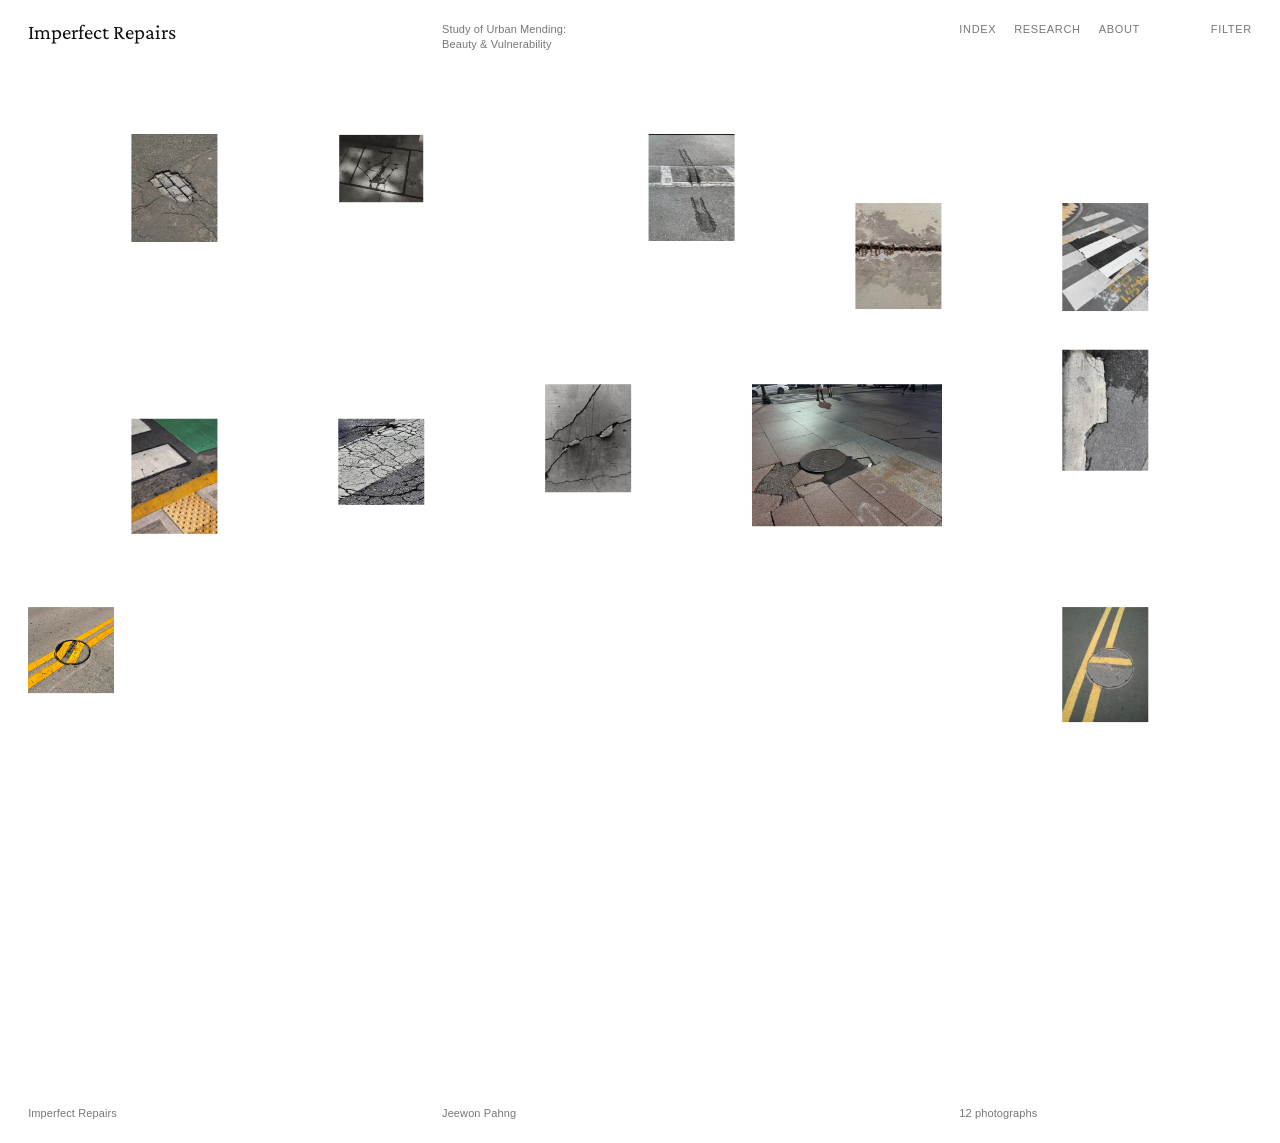
==== index.html @ 21de5285 "Redesign as a white-canvas photographic archive Scattered photographs on a 12-column grid, quiet fil" ====
<!DOCTYPE html>
<html lang="en">
<head>
  <meta charset="UTF-8">
  <meta name="viewport" content="width=device-width, initial-scale=1.0">
  <title>Imperfect Repairs</title>
  <meta name="description" content="Imperfect Repairs — Study of Urban Mending: Beauty & Vulnerability. A photographic archive by Jeewon Pahng.">
  <!-- Minion Pro: Adobe Fonts 웹 프로젝트를 만들면 받는 링크를 여기에 붙여넣으면 된다
       예) <link rel="stylesheet" href="https://use.typekit.net/xxxxxxx.css">
       없으면 Crimson Pro 가 대신 보인다 -->
  <link rel="preconnect" href="https://fonts.googleapis.com">
  <link rel="preconnect" href="https://fonts.gstatic.com" crossorigin>
  <link rel="stylesheet" href="https://fonts.googleapis.com/css2?family=Crimson+Pro:ital,wght@0,400;1,400&display=swap">
  <link rel="stylesheet" href="style.css">
</head>
<body>
  <a class="skip" href="#main">Skip to content</a>

  <header class="masthead grid">
    <a class="title" href="#" data-route="">Imperfect Repairs</a>
    <p class="subtitle">Study of Urban Mending:<br>Beauty &amp; Vulnerability</p>
    <nav class="menu" aria-label="Main">
      <a href="#index" data-route="index">Index</a>
      <a href="#research" data-route="research">Research</a>
      <a href="#about" data-route="about">About</a>
      <button class="filter-toggle" id="filter-toggle" aria-expanded="false" aria-controls="filters">Filter</button>
    </nav>

    <div class="filters" id="filters" hidden>
      <div class="facet" role="group" aria-label="Type">
        <span class="facet-label">Type</span>
        <span class="facet-opts" id="f-type"></span>
      </div>
      <div class="facet" role="group" aria-label="Material">
        <span class="facet-label">Material</span>
        <span class="facet-opts" id="f-material"></span>
      </div>
      <span class="filter-count" id="filter-count" aria-live="polite"></span>
    </div>
  </header>

  <main id="main" tabindex="-1">
    <!-- Archive: the photographic canvas -->
    <section class="view" id="view-archive" aria-label="Archive">
      <div class="canvas" id="canvas"></div>
    </section>

    <!-- Index: the same photographs as an archival list -->
    <section class="view" id="view-index" aria-labelledby="index-h" hidden>
      <h1 class="view-h grid" id="index-h"><span>Index</span><span class="view-count" id="index-count"></span></h1>
      <div class="table-wrap">
        <table class="index-table">
          <thead>
            <tr><th scope="col">No.</th><th scope="col"><span class="sr">Photograph</span></th><th scope="col">Type</th><th scope="col">Material</th><th scope="col">Location</th><th scope="col">Date</th></tr>
          </thead>
          <tbody id="index-body"></tbody>
        </table>
      </div>
    </section>

    <!-- Research: the structure of the publication -->
    <section class="view" id="view-research" aria-labelledby="research-h" hidden>
      <h1 class="view-h grid" id="research-h"><span>Research</span></h1>
      <div id="research-body"></div>
    </section>

    <!-- About -->
    <section class="view" id="view-about" aria-labelledby="about-h" hidden>
      <h1 class="view-h grid" id="about-h"><span>About</span></h1>
      <div class="about grid">
        <div class="about-text">
          <p><em>Imperfect Repairs</em> documents imperfect urban repairs: cracked asphalt, mismatched pavement, patched concrete, repainted road markings, weathered surfaces, and improvised interventions throughout everyday city environments.</p>
          <p>It looks at these surfaces through two contrasting perspectives: the unexpected visual beauty of repaired and weathered ground, and the structural fragility and neglect that the same imperfections may represent.</p>
          <p>The project began as a 40-page editorial publication made in Adobe InDesign. This website extends it into a photographic archive.</p>
        </div>
        <dl class="colophon">
          <dt>Project</dt><dd>Imperfect Repairs</dd>
          <dt>Subtitle</dt><dd>Study of Urban Mending: Beauty &amp; Vulnerability</dd>
          <dt>By</dt><dd>Jeewon Pahng</dd>
          <dt>Format</dt><dd>40-page publication; web archive</dd>
          <dt>Typefaces</dt><dd>Minion Pro, Helvetica Neue</dd>
        </dl>
      </div>
    </section>
  </main>

  <footer class="foot grid">
    <span>Imperfect Repairs</span>
    <span>Jeewon Pahng</span>
    <span class="foot-count" id="foot-count"></span>
  </footer>

  <!-- Photo viewer -->
  <div class="viewer" id="viewer" role="dialog" aria-modal="true" aria-label="Photograph" hidden>
    <div class="viewer-bar">
      <span id="v-pos"></span>
      <span class="viewer-nav">
        <button id="v-prev">Previous</button>
        <button id="v-next">Next</button>
        <button id="v-close">Close</button>
      </span>
    </div>
    <figure class="viewer-fig">
      <div class="viewer-img" id="v-img"></div>
      <figcaption>
        <dl class="viewer-meta" id="v-meta"></dl>
        <p class="viewer-note" id="v-note" hidden></p>
      </figcaption>
    </figure>
  </div>

  <script src="Js/data.js"></script>
  <script src="Js/main.js"></script>
</body>
</html>
---- style.css ----
/* Imperfect Repairs — a white canvas on a 12-column grid.
   Minion for the title and reading text, Helvetica Neue for everything printed small. */
:root {
  --white: #FFFFFF;
  --black: #111111;
  --gray: #777777;
  --hair: #E4E4E4;

  --serif: "minion-pro", "Minion Pro", "Crimson Pro", Georgia, serif;
  --sans: "Helvetica Neue", Helvetica, Arial, sans-serif;

  --cols: 12;
  --margin: clamp(16px, 2.2vw, 32px);
  --gutter: clamp(12px, 1.4vw, 20px);
  --small: 11px;
  --ease: cubic-bezier(.25, .8, .25, 1);
}

* { margin: 0; padding: 0; box-sizing: border-box; }
html { -webkit-text-size-adjust: 100%; }
body {
  background: var(--white);
  color: var(--black);
  font-family: var(--sans);
  font-size: var(--small);
  line-height: 1.4;
  letter-spacing: .01em;
  -webkit-font-smoothing: antialiased;
}
img { max-width: 100%; display: block; }
[hidden] { display: none !important; }
a { color: inherit; text-decoration: none; }
button { font: inherit; letter-spacing: inherit; color: inherit; background: none; border: 0; cursor: pointer; }
:focus-visible { outline: 1px solid var(--black); outline-offset: 3px; }
main:focus { outline: none; }
.sr { position: absolute; width: 1px; height: 1px; overflow: hidden; clip: rect(0 0 0 0); white-space: nowrap; }

.skip { position: absolute; left: var(--margin); top: -40px; z-index: 50; background: var(--black); color: var(--white); padding: 4px 8px; }
.skip:focus { top: 8px; }

/* The grid every block hangs from */
.grid {
  display: grid;
  grid-template-columns: repeat(var(--cols), minmax(0, 1fr));
  column-gap: var(--gutter);
  padding-inline: var(--margin);
}

/* ---------- Masthead ---------- */
.masthead { padding-block: 22px 0; align-items: start; row-gap: 14px; }
.title {
  grid-column: 1 / 4;
  font-family: var(--serif);
  font-size: 21px;
  line-height: 1;
  letter-spacing: 0;
}
.subtitle { grid-column: 5 / 8; color: var(--gray); }
.menu { grid-column: 10 / 13; display: flex; gap: 0 18px; flex-wrap: wrap; }
.menu a, .filter-toggle { text-transform: uppercase; letter-spacing: .06em; color: var(--gray); transition: color .2s; }
.menu a:hover, .filter-toggle:hover, .menu a[aria-current="page"], .filter-toggle[aria-expanded="true"] { color: var(--black); }
.filter-toggle { margin-left: auto; }

/* Filters: one quiet line under the masthead */
.filters {
  grid-column: 1 / -1;
  display: grid; grid-template-columns: subgrid;
  padding-top: 10px;
  border-top: 1px solid var(--hair);
}
.facet { display: flex; gap: 0 14px; flex-wrap: wrap; }
.facet:nth-child(1) { grid-column: 1 / 5; }
.facet:nth-child(2) { grid-column: 5 / 10; }
.facet-label { color: var(--gray); min-width: 52px; }
.facet-opts { display: flex; flex-wrap: wrap; gap: 0 14px; }
.opt { color: var(--gray); transition: color .2s; }
.opt:hover { color: var(--black); }
.opt[aria-pressed="true"] { color: var(--black); text-decoration: underline; text-underline-offset: 3px; text-decoration-thickness: 1px; }
.filter-count { grid-column: 10 / 13; color: var(--gray); font-variant-numeric: tabular-nums; }

/* ---------- Archive canvas ---------- */
.canvas {
  position: relative;
  margin: clamp(56px, 9vh, 110px) var(--margin) 0;
}
.photo {
  position: absolute; left: 0; top: 0;
  display: block;
  text-align: left;
  cursor: zoom-in;
  transition: opacity .45s var(--ease);
}
.photo img { width: 100%; height: auto; background: #F3F3F3; }
.photo .no {
  position: absolute; left: 0; top: calc(100% + 5px);
  color: var(--gray);
  font-variant-numeric: tabular-nums;
  opacity: 0;
  transition: opacity .25s;
}
.photo:hover .no, .photo:focus-visible .no { opacity: 1; }
.photo.is-out { opacity: .06; pointer-events: none; }

/* ---------- Shared view heading ---------- */
.view-h {
  font-family: var(--sans); font-weight: 400; font-size: var(--small);
  text-transform: uppercase; letter-spacing: .06em;
  padding-block: clamp(48px, 8vh, 96px) 14px;
}
.view-h span:first-child { grid-column: 1 / 4; }
.view-count { grid-column: 10 / 13; color: var(--gray); text-transform: none; letter-spacing: .01em; font-variant-numeric: tabular-nums; }

/* ---------- Index ---------- */
.table-wrap { overflow-x: auto; padding-inline: var(--margin); }
.index-table { width: 100%; border-collapse: collapse; font-variant-numeric: tabular-nums; }
.index-table th { font-weight: 400; color: var(--gray); text-align: left; padding: 0 var(--gutter) 8px 0; border-bottom: 1px solid var(--black); }
.index-table td { padding: 8px var(--gutter) 8px 0; border-bottom: 1px solid var(--hair); vertical-align: middle; color: var(--gray); }
.index-table td:first-child { color: var(--black); width: 8%; }
.index-table td:nth-child(2) { width: 14%; }
.index-table td:nth-child(2) img { height: 44px; width: auto; }
.index-table tr { cursor: zoom-in; }
.index-table tbody tr:hover td, .index-table tbody tr:focus-visible td { color: var(--black); }
.index-table tbody tr:focus-visible { outline: 1px solid var(--black); outline-offset: -1px; }

/* ---------- Research ---------- */
.chapter { padding-block: 0 clamp(64px, 10vh, 120px); row-gap: 28px; }
.chapter::before { content: ""; grid-column: 1 / -1; border-top: 1px solid var(--hair); }
.chapter-no { grid-column: 1 / 2; color: var(--gray); font-variant-numeric: tabular-nums; }
.chapter-title { grid-column: 2 / 6; font-family: var(--serif); font-weight: 400; font-size: 28px; line-height: 1.1; }
.chapter-text { grid-column: 7 / 12; font-family: var(--serif); font-size: 18px; line-height: 1.45; display: grid; gap: 14px; max-width: 34em; }
.forthcoming { grid-column: 7 / 12; color: var(--gray); }
.chapter-images { grid-column: 1 / -1; display: grid; grid-template-columns: subgrid; align-items: start; }
.chapter-images .photo-static { cursor: zoom-in; }
.photo-static img { width: 100%; height: auto; background: #F3F3F3; }
.chapter-images .photo-static:nth-child(3n+1) { grid-column: 2 / 5; }
.chapter-images .photo-static:nth-child(3n+2) { grid-column: 7 / 9; margin-top: 18%; }
.chapter-images .photo-static:nth-child(3n+3) { grid-column: 10 / 12; margin-top: 6%; }
.gaze { display: grid; gap: 10px; align-content: start; }
.gaze.a { grid-column: 7 / 10; }
.gaze.b { grid-column: 10 / 13; }
.gaze h3 { font-family: var(--sans); font-weight: 400; font-size: var(--small); text-transform: uppercase; letter-spacing: .06em; }
.gaze p { font-family: var(--serif); font-size: 17px; line-height: 1.45; }

/* ---------- About ---------- */
.about { padding-bottom: clamp(80px, 14vh, 160px); row-gap: 40px; }
.about-text { grid-column: 2 / 7; font-family: var(--serif); font-size: 18px; line-height: 1.45; display: grid; gap: 14px; max-width: 34em; }
.colophon { grid-column: 9 / 13; display: grid; grid-template-columns: auto 1fr; gap: 6px 18px; align-content: start; }
.colophon dt { color: var(--gray); }

/* ---------- Footer ---------- */
.foot { padding-block: 40vh 22px; color: var(--gray); }
.foot span:nth-child(1) { grid-column: 1 / 4; }
.foot span:nth-child(2) { grid-column: 5 / 8; }
.foot-count { grid-column: 10 / 13; font-variant-numeric: tabular-nums; }
body.route-research .foot, body.route-about .foot, body.route-index .foot { padding-top: 12vh; }

/* ---------- Viewer ---------- */
.viewer {
  position: fixed; inset: 0; z-index: 40;
  display: grid; grid-template-rows: auto minmax(0, 1fr);
  background: var(--white);
  animation: fade .3s var(--ease);
}
@keyframes fade { from { opacity: 0; } }
.viewer-bar {
  display: flex; justify-content: space-between; gap: 16px;
  padding: 22px var(--margin) 0;
  color: var(--gray); font-variant-numeric: tabular-nums;
}
.viewer-nav { display: flex; gap: 18px; }
.viewer-nav button { text-transform: uppercase; letter-spacing: .06em; color: var(--gray); }
.viewer-nav button:hover { color: var(--black); }
.viewer-fig {
  min-height: 0;
  display: grid; grid-template-rows: minmax(0, 1fr) auto; justify-items: center; gap: 14px;
  padding: clamp(20px, 4vh, 40px) var(--margin) 24px;
}
.viewer-img { min-height: 0; display: flex; align-items: center; justify-content: center; width: 100%; }
.viewer-img img { max-width: 100%; max-height: 100%; width: auto; height: auto; object-fit: contain; }
.viewer-fig figcaption { display: grid; justify-items: center; gap: 8px; max-width: 60ch; text-align: center; }
.viewer-meta { display: flex; flex-wrap: wrap; justify-content: center; gap: 4px 22px; font-variant-numeric: tabular-nums; }
.viewer-meta div { display: flex; gap: 6px; }
.viewer-meta dt { color: var(--gray); }
.viewer-note { font-family: var(--serif); font-size: 16px; line-height: 1.45; }

/* ---------- Narrow screens: a 4-column grid ---------- */
@media (max-width: 760px) {
  :root { --cols: 4; }
  .masthead { row-gap: 10px; }
  .title { grid-column: 1 / -1; }
  .subtitle { grid-column: 1 / -1; }
  .menu { grid-column: 1 / -1; gap: 0 16px; }
  .menu a, .filter-toggle { padding-block: 6px; }
  .facet:nth-child(1), .facet:nth-child(2), .filter-count { grid-column: 1 / -1; }
  .facet { padding-block: 4px; }
  .opt { padding-block: 4px; }
  .view-h span:first-child { grid-column: 1 / 3; }
  .view-count { grid-column: 3 / 5; justify-self: end; }
  .index-table th:nth-child(5), .index-table td:nth-child(5),
  .index-table th:nth-child(6), .index-table td:nth-child(6) { display: none; }
  .chapter-no { grid-column: 1 / 2; }
  .chapter-title { grid-column: 2 / -1; font-size: 24px; }
  .chapter-text, .forthcoming { grid-column: 1 / -1; font-size: 17px; }
  .chapter-images { row-gap: 20px; }
  .chapter-images .photo-static:nth-child(3n+1) { grid-column: 1 / 4; }
  .chapter-images .photo-static:nth-child(3n+2) { grid-column: 2 / 5; margin-top: 0; }
  .chapter-images .photo-static:nth-child(3n+3) { grid-column: 1 / 3; margin-top: 0; }
  .gaze.a, .gaze.b { grid-column: 1 / -1; }
  .about-text, .colophon { grid-column: 1 / -1; }
  .foot { padding-top: 24vh; row-gap: 4px; }
  .foot span:nth-child(n) { grid-column: 1 / -1; }
  .viewer-nav { gap: 14px; }
}

@media (prefers-reduced-motion: reduce) {
  .photo, .photo .no, .viewer { transition: none; animation: none; }
}
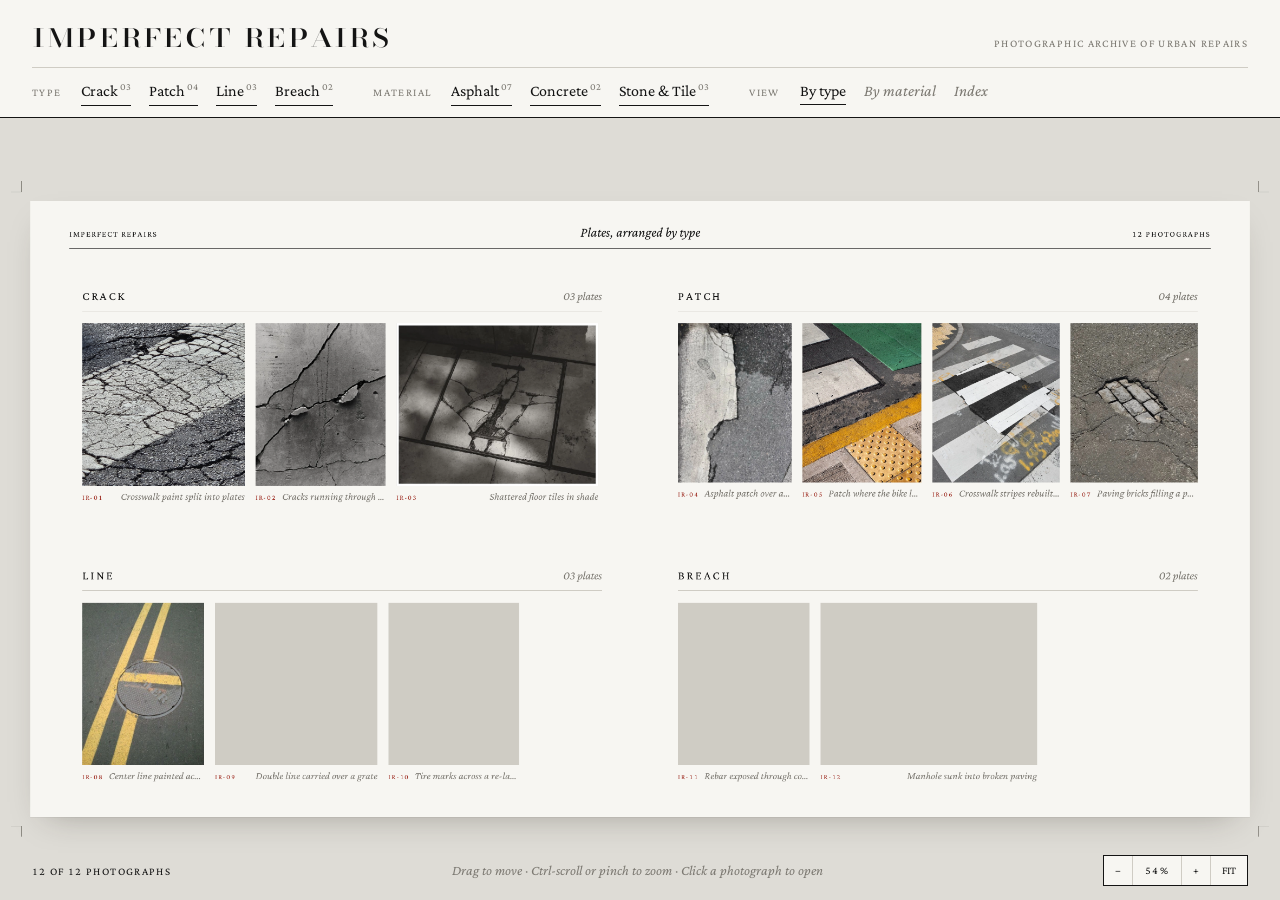
==== commit 578472e3: "Revert "Redesign as a white-canvas photographic archive" This reverts commit 21de52852c7aec48b5b1849" ====
--- a/index.html
+++ b/index.html
@@ -3,110 +3,84 @@
 <head>
   <meta charset="UTF-8">
   <meta name="viewport" content="width=device-width, initial-scale=1.0">
-  <title>Imperfect Repairs</title>
-  <meta name="description" content="Imperfect Repairs — Study of Urban Mending: Beauty & Vulnerability. A photographic archive by Jeewon Pahng.">
+  <title>Imperfect Repairs — Archive</title>
+  <link rel="preconnect" href="https://fonts.googleapis.com">
+  <link rel="preconnect" href="https://fonts.gstatic.com" crossorigin>
   <!-- Minion Pro: Adobe Fonts 웹 프로젝트를 만들면 받는 링크를 여기에 붙여넣으면 된다
        예) <link rel="stylesheet" href="https://use.typekit.net/xxxxxxx.css">
        없으면 Crimson Pro 가 대신 보인다 -->
-  <link rel="preconnect" href="https://fonts.googleapis.com">
-  <link rel="preconnect" href="https://fonts.gstatic.com" crossorigin>
-  <link rel="stylesheet" href="https://fonts.googleapis.com/css2?family=Crimson+Pro:ital,wght@0,400;1,400&display=swap">
+  <link rel="stylesheet" href="https://fonts.googleapis.com/css2?family=Bodoni+Moda:ital,opsz,wght@0,6..96,400;1,6..96,400&family=Crimson+Pro:ital,wght@0,400;0,500;1,400&display=swap">
   <link rel="stylesheet" href="style.css">
 </head>
 <body>
-  <a class="skip" href="#main">Skip to content</a>
+  <a class="skip" href="#stage">Skip to archive</a>
 
-  <header class="masthead grid">
-    <a class="title" href="#" data-route="">Imperfect Repairs</a>
-    <p class="subtitle">Study of Urban Mending:<br>Beauty &amp; Vulnerability</p>
-    <nav class="menu" aria-label="Main">
-      <a href="#index" data-route="index">Index</a>
-      <a href="#research" data-route="research">Research</a>
-      <a href="#about" data-route="about">About</a>
-      <button class="filter-toggle" id="filter-toggle" aria-expanded="false" aria-controls="filters">Filter</button>
-    </nav>
+  <header class="top">
+    <div class="top-row">
+      <h1>Imperfect Repairs</h1>
+      <span class="crumb">Photographic archive of urban repairs</span>
+    </div>
 
-    <div class="filters" id="filters" hidden>
-      <div class="facet" role="group" aria-label="Type">
-        <span class="facet-label">Type</span>
-        <span class="facet-opts" id="f-type"></span>
+    <div class="toolbar">
+      <div class="group" id="f-type" role="group" aria-label="Type filter">
+        <span class="lbl">Type</span>
       </div>
-      <div class="facet" role="group" aria-label="Material">
-        <span class="facet-label">Material</span>
-        <span class="facet-opts" id="f-material"></span>
+      <div class="group" id="f-material" role="group" aria-label="Material filter">
+        <span class="lbl">Material</span>
       </div>
-      <span class="filter-count" id="filter-count" aria-live="polite"></span>
+      <div class="group" role="group" aria-label="Arrange">
+        <span class="lbl">View</span>
+        <button class="opt" data-arrange="type" aria-pressed="true">By type</button>
+        <button class="opt" data-arrange="material" aria-pressed="false">By material</button>
+        <button class="opt" data-arrange="index" aria-pressed="false">Index</button>
+      </div>
     </div>
   </header>
 
-  <main id="main" tabindex="-1">
-    <!-- Archive: the photographic canvas -->
-    <section class="view" id="view-archive" aria-label="Archive">
-      <div class="canvas" id="canvas"></div>
-    </section>
+  <main class="stage" id="stage" tabindex="-1" aria-label="Archive field">
+    <div class="world" id="world">
+      <div class="sheet" id="sheet" aria-hidden="true">
+        <i class="crop tl"></i><i class="crop tr"></i><i class="crop bl"></i><i class="crop br"></i>
+        <div class="running">
+          <span>Imperfect Repairs</span>
+          <em id="sheet-title">Plates, arranged by type</em>
+          <span id="sheet-count"></span>
+        </div>
+      </div>
+    </div>
 
-    <!-- Index: the same photographs as an archival list -->
-    <section class="view" id="view-index" aria-labelledby="index-h" hidden>
-      <h1 class="view-h grid" id="index-h"><span>Index</span><span class="view-count" id="index-count"></span></h1>
-      <div class="table-wrap">
-        <table class="index-table">
-          <thead>
-            <tr><th scope="col">No.</th><th scope="col"><span class="sr">Photograph</span></th><th scope="col">Type</th><th scope="col">Material</th><th scope="col">Location</th><th scope="col">Date</th></tr>
-          </thead>
-          <tbody id="index-body"></tbody>
-        </table>
+    <p class="empty" id="empty" hidden>No photographs match. Turn a filter back on above.</p>
+
+    <div class="hud">
+      <span class="count" id="count" aria-live="polite"></span>
+      <span class="hint">Drag to move · Ctrl-scroll or pinch to zoom · Click a photograph to open</span>
+      <div class="zoom">
+        <button id="z-out" aria-label="Zoom out">−</button>
+        <span id="z-level">100%</span>
+        <button id="z-in" aria-label="Zoom in">+</button>
+        <button id="z-reset">Fit</button>
       </div>
-    </section>
-
-    <!-- Research: the structure of the publication -->
-    <section class="view" id="view-research" aria-labelledby="research-h" hidden>
-      <h1 class="view-h grid" id="research-h"><span>Research</span></h1>
-      <div id="research-body"></div>
-    </section>
-
-    <!-- About -->
-    <section class="view" id="view-about" aria-labelledby="about-h" hidden>
-      <h1 class="view-h grid" id="about-h"><span>About</span></h1>
-      <div class="about grid">
-        <div class="about-text">
-          <p><em>Imperfect Repairs</em> documents imperfect urban repairs: cracked asphalt, mismatched pavement, patched concrete, repainted road markings, weathered surfaces, and improvised interventions throughout everyday city environments.</p>
-          <p>It looks at these surfaces through two contrasting perspectives: the unexpected visual beauty of repaired and weathered ground, and the structural fragility and neglect that the same imperfections may represent.</p>
-          <p>The project began as a 40-page editorial publication made in Adobe InDesign. This website extends it into a photographic archive.</p>
-        </div>
-        <dl class="colophon">
-          <dt>Project</dt><dd>Imperfect Repairs</dd>
-          <dt>Subtitle</dt><dd>Study of Urban Mending: Beauty &amp; Vulnerability</dd>
-          <dt>By</dt><dd>Jeewon Pahng</dd>
-          <dt>Format</dt><dd>40-page publication; web archive</dd>
-          <dt>Typefaces</dt><dd>Minion Pro, Helvetica Neue</dd>
-        </dl>
-      </div>
-    </section>
+    </div>
   </main>
 
-  <footer class="foot grid">
-    <span>Imperfect Repairs</span>
-    <span>Jeewon Pahng</span>
-    <span class="foot-count" id="foot-count"></span>
-  </footer>
-
-  <!-- Photo viewer -->
-  <div class="viewer" id="viewer" role="dialog" aria-modal="true" aria-label="Photograph" hidden>
-    <div class="viewer-bar">
-      <span id="v-pos"></span>
-      <span class="viewer-nav">
-        <button id="v-prev">Previous</button>
-        <button id="v-next">Next</button>
-        <button id="v-close">Close</button>
-      </span>
+  <div class="viewer" id="viewer" role="dialog" aria-modal="true" aria-labelledby="v-title" hidden>
+    <figure class="v-fig" id="v-fig"></figure>
+    <div class="v-side">
+      <div class="v-bar">
+        <span id="v-pos"></span>
+        <div class="v-nav">
+          <button id="v-prev" aria-label="Previous photograph">←</button>
+          <button id="v-next" aria-label="Next photograph">→</button>
+          <button id="v-close" aria-label="Close">Close</button>
+        </div>
+      </div>
+      <div class="v-body" id="v-body">
+        <span class="v-id reveal" id="v-id"></span>
+        <h2 class="reveal" id="v-title"></h2>
+        <dl class="v-meta reveal" id="v-meta"></dl>
+        <p class="v-note reveal" id="v-note"></p>
+      </div>
     </div>
-    <figure class="viewer-fig">
-      <div class="viewer-img" id="v-img"></div>
-      <figcaption>
-        <dl class="viewer-meta" id="v-meta"></dl>
-        <p class="viewer-note" id="v-note" hidden></p>
-      </figcaption>
-    </figure>
   </div>
 
   <script src="Js/data.js"></script>
--- a/style.css
+++ b/style.css
@@ -1,217 +1,263 @@
-/* Imperfect Repairs — a white canvas on a 12-column grid.
-   Minion for the title and reading text, Helvetica Neue for everything printed small. */
+/* Photo archive: photographs laid out on a printed sheet that sits on a table.
+   The sheet is the wall: the view can't leave it. Bodoni for titles, Minion for everything else. */
 :root {
-  --white: #FFFFFF;
-  --black: #111111;
-  --gray: #777777;
-  --hair: #E4E4E4;
-
-  --serif: "minion-pro", "Minion Pro", "Crimson Pro", Georgia, serif;
-  --sans: "Helvetica Neue", Helvetica, Arial, sans-serif;
-
-  --cols: 12;
-  --margin: clamp(16px, 2.2vw, 32px);
-  --gutter: clamp(12px, 1.4vw, 20px);
-  --small: 11px;
-  --ease: cubic-bezier(.25, .8, .25, 1);
+  --table: #DEDCD6;
+  --paper: #F7F6F2;
+  --ink: #141414;
+  --muted: #7B7871;
+  --rule: #CFCCC4;
+  --accent: #9E2B20;
+  --dark: #0E0E0E;
+  --dark-ink: #E9E7E2;
+  --dark-muted: #8F8C86;
+  --dark-rule: #2A2927;
+
+  --display: "Bodoni Moda", "Bodoni 72", Didot, serif;
+  --text: "minion-pro", "Minion Pro", "Crimson Pro", Georgia, serif;
+  --ease: cubic-bezier(.2, .8, .2, 1);
+  --pad: clamp(16px, 2.5vw, 32px);
 }
 
 * { margin: 0; padding: 0; box-sizing: border-box; }
-html { -webkit-text-size-adjust: 100%; }
+
+html, body { height: 100%; }
 body {
-  background: var(--white);
-  color: var(--black);
-  font-family: var(--sans);
-  font-size: var(--small);
+  display: flex;
+  flex-direction: column;
+  background: var(--table);
+  color: var(--ink);
+  font-family: var(--text);
+  font-size: 15px;
   line-height: 1.4;
-  letter-spacing: .01em;
+  overflow: hidden;
   -webkit-font-smoothing: antialiased;
 }
 img { max-width: 100%; display: block; }
 [hidden] { display: none !important; }
-a { color: inherit; text-decoration: none; }
-button { font: inherit; letter-spacing: inherit; color: inherit; background: none; border: 0; cursor: pointer; }
-:focus-visible { outline: 1px solid var(--black); outline-offset: 3px; }
-main:focus { outline: none; }
-.sr { position: absolute; width: 1px; height: 1px; overflow: hidden; clip: rect(0 0 0 0); white-space: nowrap; }
-
-.skip { position: absolute; left: var(--margin); top: -40px; z-index: 50; background: var(--black); color: var(--white); padding: 4px 8px; }
+button { font: inherit; color: inherit; background: none; border: 0; cursor: pointer; }
+:focus-visible { outline: 1px solid var(--accent); outline-offset: 3px; }
+
+/* small capitals used for every label */
+.sc, .lbl, .crumb, .zone .name, .running span, .folio, .count, .cap .id, .v-id, .v-meta dt, .v-bar, .zoom {
+  font-variant-caps: all-small-caps;
+  letter-spacing: .09em;
+  font-variant-numeric: lining-nums tabular-nums;
+}
+
+.skip { position: absolute; left: 16px; top: -40px; z-index: 50; background: var(--ink); color: var(--paper); padding: 6px 10px; }
 .skip:focus { top: 8px; }
 
-/* The grid every block hangs from */
-.grid {
-  display: grid;
-  grid-template-columns: repeat(var(--cols), minmax(0, 1fr));
-  column-gap: var(--gutter);
-  padding-inline: var(--margin);
-}
-
-/* ---------- Masthead ---------- */
-.masthead { padding-block: 22px 0; align-items: start; row-gap: 14px; }
-.title {
-  grid-column: 1 / 4;
-  font-family: var(--serif);
-  font-size: 21px;
+/* ---------- Header ---------- */
+.top {
+  min-width: 0;
+  padding: 16px var(--pad) 0;
+  border-bottom: 1px solid var(--ink);
+  background: var(--paper);
+  position: relative;
+  z-index: 10;
+}
+.top-row {
+  display: flex; flex-wrap: wrap; align-items: baseline; justify-content: space-between;
+  gap: 6px 32px;
+  padding-bottom: 14px;
+}
+h1 {
+  font-family: var(--display);
+  font-weight: 400;
+  font-variant-caps: all-small-caps;
+  font-size: clamp(1.7rem, 3vw, 2.3rem);
+  letter-spacing: .06em;
   line-height: 1;
-  letter-spacing: 0;
-}
-.subtitle { grid-column: 5 / 8; color: var(--gray); }
-.menu { grid-column: 10 / 13; display: flex; gap: 0 18px; flex-wrap: wrap; }
-.menu a, .filter-toggle { text-transform: uppercase; letter-spacing: .06em; color: var(--gray); transition: color .2s; }
-.menu a:hover, .filter-toggle:hover, .menu a[aria-current="page"], .filter-toggle[aria-expanded="true"] { color: var(--black); }
-.filter-toggle { margin-left: auto; }
-
-/* Filters: one quiet line under the masthead */
-.filters {
-  grid-column: 1 / -1;
-  display: grid; grid-template-columns: subgrid;
-  padding-top: 10px;
-  border-top: 1px solid var(--hair);
-}
-.facet { display: flex; gap: 0 14px; flex-wrap: wrap; }
-.facet:nth-child(1) { grid-column: 1 / 5; }
-.facet:nth-child(2) { grid-column: 5 / 10; }
-.facet-label { color: var(--gray); min-width: 52px; }
-.facet-opts { display: flex; flex-wrap: wrap; gap: 0 14px; }
-.opt { color: var(--gray); transition: color .2s; }
-.opt:hover { color: var(--black); }
-.opt[aria-pressed="true"] { color: var(--black); text-decoration: underline; text-underline-offset: 3px; text-decoration-thickness: 1px; }
-.filter-count { grid-column: 10 / 13; color: var(--gray); font-variant-numeric: tabular-nums; }
-
-/* ---------- Archive canvas ---------- */
-.canvas {
+}
+.crumb { color: var(--muted); font-size: 15px; }
+
+.toolbar {
+  display: flex; flex-wrap: wrap; gap: 8px 40px;
+  padding-block: 10px 11px;
+  border-top: 1px solid var(--rule);
+}
+.group { display: flex; flex-wrap: wrap; align-items: baseline; gap: 2px 18px; }
+.lbl { color: var(--muted); font-size: 15px; margin-right: 2px; }
+
+/* Filters: italic when off, roman and underlined when on */
+.opt {
+  font-size: 16px; font-style: italic; color: var(--muted);
+  padding: 2px 0;
+  border-bottom: 1px solid transparent;
+  transition: color .2s, border-color .2s;
+}
+.opt[aria-pressed="true"] { font-style: normal; color: var(--ink); border-bottom-color: var(--ink); }
+.opt:hover { color: var(--ink); }
+.opt .n { font-size: 10px; vertical-align: super; margin-left: 2px; color: var(--muted); font-style: normal; font-variant-numeric: lining-nums; }
+
+/* ---------- Stage ---------- */
+.stage {
   position: relative;
-  margin: clamp(56px, 9vh, 110px) var(--margin) 0;
-}
-.photo {
+  flex: 1;
+  overflow: hidden;
+  cursor: grab;
+  touch-action: none;
+  background: var(--table);
+}
+.stage.dragging { cursor: grabbing; }
+.stage:focus { outline: none; }
+
+.world { position: absolute; left: 0; top: 0; transform-origin: 0 0; will-change: transform; }
+.world.glide { transition: transform .8s var(--ease); }
+.world.settle { transition: transform .45s var(--ease); }
+
+/* The sheet: paper with crop marks, a running head and a folio */
+.sheet {
   position: absolute; left: 0; top: 0;
-  display: block;
+  background: var(--paper);
+  box-shadow: 0 1px 0 rgba(0,0,0,.06), 0 24px 60px -30px rgba(40,35,25,.35);
+  transition: transform .8s var(--ease), width .8s var(--ease), height .8s var(--ease);
+  pointer-events: none;
+}
+.crop { position: absolute; width: 28px; height: 28px; }
+.crop::before, .crop::after { content: ""; position: absolute; background: var(--muted); }
+.crop::before { width: 20px; height: 1px; }
+.crop::after { width: 1px; height: 20px; }
+.crop.tl { left: -36px; top: -36px; }
+.crop.tl::before { left: 0; bottom: 8px; } .crop.tl::after { right: 8px; top: 0; }
+.crop.tr { right: -36px; top: -36px; }
+.crop.tr::before { right: 0; bottom: 8px; } .crop.tr::after { left: 8px; top: 0; }
+.crop.bl { left: -36px; bottom: -36px; }
+.crop.bl::before { left: 0; top: 8px; } .crop.bl::after { right: 8px; bottom: 0; }
+.crop.br { right: -36px; bottom: -36px; }
+.crop.br::before { right: 0; top: 8px; } .crop.br::after { left: 8px; bottom: 0; }
+
+.running, .folio {
+  position: absolute; left: 72px; right: 72px;
+  display: grid; grid-template-columns: 1fr auto 1fr; align-items: baseline;
+  font-size: 22px; color: var(--muted);
+}
+.running { top: 40px; padding-bottom: 12px; border-bottom: 1px solid var(--ink); color: var(--ink); }
+.running em { font-size: 25px; }
+.running span:last-child, .folio span:last-child { justify-self: end; }
+.folio { bottom: 36px; grid-template-columns: 1fr 1fr; padding-top: 12px; border-top: 1px solid var(--rule); }
+
+/* Group heading */
+.zone {
+  position: absolute; left: 0; top: 0;
+  display: flex; justify-content: space-between; align-items: baseline;
+  padding-bottom: 8px;
+  border-bottom: 1px solid var(--rule);
+  pointer-events: none;
+}
+.zone .name { font-size: 32px; letter-spacing: .12em; }
+.zone .num { font-style: italic; font-size: 22px; color: var(--muted); }
+
+/* Photographs */
+.node {
+  position: absolute; left: 0; top: 0;
   text-align: left;
-  cursor: zoom-in;
-  transition: opacity .45s var(--ease);
-}
-.photo img { width: 100%; height: auto; background: #F3F3F3; }
-.photo .no {
-  position: absolute; left: 0; top: calc(100% + 5px);
-  color: var(--gray);
-  font-variant-numeric: tabular-nums;
-  opacity: 0;
-  transition: opacity .25s;
-}
-.photo:hover .no, .photo:focus-visible .no { opacity: 1; }
-.photo.is-out { opacity: .06; pointer-events: none; }
-
-/* ---------- Shared view heading ---------- */
-.view-h {
-  font-family: var(--sans); font-weight: 400; font-size: var(--small);
-  text-transform: uppercase; letter-spacing: .06em;
-  padding-block: clamp(48px, 8vh, 96px) 14px;
-}
-.view-h span:first-child { grid-column: 1 / 4; }
-.view-count { grid-column: 10 / 13; color: var(--gray); text-transform: none; letter-spacing: .01em; font-variant-numeric: tabular-nums; }
-
-/* ---------- Index ---------- */
-.table-wrap { overflow-x: auto; padding-inline: var(--margin); }
-.index-table { width: 100%; border-collapse: collapse; font-variant-numeric: tabular-nums; }
-.index-table th { font-weight: 400; color: var(--gray); text-align: left; padding: 0 var(--gutter) 8px 0; border-bottom: 1px solid var(--black); }
-.index-table td { padding: 8px var(--gutter) 8px 0; border-bottom: 1px solid var(--hair); vertical-align: middle; color: var(--gray); }
-.index-table td:first-child { color: var(--black); width: 8%; }
-.index-table td:nth-child(2) { width: 14%; }
-.index-table td:nth-child(2) img { height: 44px; width: auto; }
-.index-table tr { cursor: zoom-in; }
-.index-table tbody tr:hover td, .index-table tbody tr:focus-visible td { color: var(--black); }
-.index-table tbody tr:focus-visible { outline: 1px solid var(--black); outline-offset: -1px; }
-
-/* ---------- Research ---------- */
-.chapter { padding-block: 0 clamp(64px, 10vh, 120px); row-gap: 28px; }
-.chapter::before { content: ""; grid-column: 1 / -1; border-top: 1px solid var(--hair); }
-.chapter-no { grid-column: 1 / 2; color: var(--gray); font-variant-numeric: tabular-nums; }
-.chapter-title { grid-column: 2 / 6; font-family: var(--serif); font-weight: 400; font-size: 28px; line-height: 1.1; }
-.chapter-text { grid-column: 7 / 12; font-family: var(--serif); font-size: 18px; line-height: 1.45; display: grid; gap: 14px; max-width: 34em; }
-.forthcoming { grid-column: 7 / 12; color: var(--gray); }
-.chapter-images { grid-column: 1 / -1; display: grid; grid-template-columns: subgrid; align-items: start; }
-.chapter-images .photo-static { cursor: zoom-in; }
-.photo-static img { width: 100%; height: auto; background: #F3F3F3; }
-.chapter-images .photo-static:nth-child(3n+1) { grid-column: 2 / 5; }
-.chapter-images .photo-static:nth-child(3n+2) { grid-column: 7 / 9; margin-top: 18%; }
-.chapter-images .photo-static:nth-child(3n+3) { grid-column: 10 / 12; margin-top: 6%; }
-.gaze { display: grid; gap: 10px; align-content: start; }
-.gaze.a { grid-column: 7 / 10; }
-.gaze.b { grid-column: 10 / 13; }
-.gaze h3 { font-family: var(--sans); font-weight: 400; font-size: var(--small); text-transform: uppercase; letter-spacing: .06em; }
-.gaze p { font-family: var(--serif); font-size: 17px; line-height: 1.45; }
-
-/* ---------- About ---------- */
-.about { padding-bottom: clamp(80px, 14vh, 160px); row-gap: 40px; }
-.about-text { grid-column: 2 / 7; font-family: var(--serif); font-size: 18px; line-height: 1.45; display: grid; gap: 14px; max-width: 34em; }
-.colophon { grid-column: 9 / 13; display: grid; grid-template-columns: auto 1fr; gap: 6px 18px; align-content: start; }
-.colophon dt { color: var(--gray); }
-
-/* ---------- Footer ---------- */
-.foot { padding-block: 40vh 22px; color: var(--gray); }
-.foot span:nth-child(1) { grid-column: 1 / 4; }
-.foot span:nth-child(2) { grid-column: 5 / 8; }
-.foot-count { grid-column: 10 / 13; font-variant-numeric: tabular-nums; }
-body.route-research .foot, body.route-about .foot, body.route-index .foot { padding-top: 12vh; }
+  cursor: pointer;
+  transition: transform .8s var(--ease), opacity .35s;
+}
+.node.off { opacity: 0; pointer-events: none; }
+.node .ph { width: 100%; background: var(--rule); overflow: hidden; }
+.node .ph img { width: 100%; height: 100%; object-fit: cover; transition: transform .7s var(--ease); }
+.node:hover .ph img { transform: scale(1.03); }
+.node .cap {
+  display: flex; justify-content: space-between; align-items: baseline; gap: 10px;
+  padding-top: 7px;
+  font-size: 19px;
+  white-space: nowrap; overflow: hidden;
+}
+.node .cap .id { color: var(--accent); flex-shrink: 0; }
+.node .cap .t { font-style: italic; color: var(--muted); overflow: hidden; text-overflow: ellipsis; }
+
+/* Hovering one photograph quiets the rest */
+.world.hovering .node:not(.off) { opacity: .25; }
+.world.hovering .node.hover { opacity: 1; }
+.world.hovering .node.hover .cap .t { color: var(--ink); }
+
+.empty {
+  position: absolute; inset: 0; display: grid; place-items: center;
+  font-style: italic; font-size: 18px; color: var(--muted); pointer-events: none;
+}
+
+/* HUD */
+.hud {
+  position: absolute; left: var(--pad); right: var(--pad); bottom: 14px;
+  display: flex; justify-content: space-between; align-items: center; gap: 12px;
+  pointer-events: none;
+  z-index: 6;
+}
+.count { font-size: 15px; }
+.hint { font-style: italic; color: var(--muted); font-size: 14px; }
+.zoom { display: flex; align-items: center; pointer-events: auto; background: var(--paper); border: 1px solid var(--ink); font-size: 15px; }
+.zoom button { padding: 3px 11px 5px; }
+.zoom button:hover { background: var(--ink); color: var(--paper); }
+#z-level { min-width: 50px; text-align: center; border-inline: 1px solid var(--rule); padding: 3px 0 5px; }
+#z-reset { border-left: 1px solid var(--rule); }
 
 /* ---------- Viewer ---------- */
 .viewer {
-  position: fixed; inset: 0; z-index: 40;
-  display: grid; grid-template-rows: auto minmax(0, 1fr);
-  background: var(--white);
-  animation: fade .3s var(--ease);
+  position: fixed; inset: 0;
+  z-index: 30;
+  display: grid;
+  grid-template-columns: minmax(0, 1fr) 360px;
+  background: var(--dark);
+  color: var(--dark-ink);
+  animation: fade .35s var(--ease);
 }
 @keyframes fade { from { opacity: 0; } }
-.viewer-bar {
-  display: flex; justify-content: space-between; gap: 16px;
-  padding: 22px var(--margin) 0;
-  color: var(--gray); font-variant-numeric: tabular-nums;
-}
-.viewer-nav { display: flex; gap: 18px; }
-.viewer-nav button { text-transform: uppercase; letter-spacing: .06em; color: var(--gray); }
-.viewer-nav button:hover { color: var(--black); }
-.viewer-fig {
+.v-fig {
   min-height: 0;
-  display: grid; grid-template-rows: minmax(0, 1fr) auto; justify-items: center; gap: 14px;
-  padding: clamp(20px, 4vh, 40px) var(--margin) 24px;
-}
-.viewer-img { min-height: 0; display: flex; align-items: center; justify-content: center; width: 100%; }
-.viewer-img img { max-width: 100%; max-height: 100%; width: auto; height: auto; object-fit: contain; }
-.viewer-fig figcaption { display: grid; justify-items: center; gap: 8px; max-width: 60ch; text-align: center; }
-.viewer-meta { display: flex; flex-wrap: wrap; justify-content: center; gap: 4px 22px; font-variant-numeric: tabular-nums; }
-.viewer-meta div { display: flex; gap: 6px; }
-.viewer-meta dt { color: var(--gray); }
-.viewer-note { font-family: var(--serif); font-size: 16px; line-height: 1.45; }
-
-/* ---------- Narrow screens: a 4-column grid ---------- */
+  display: grid; place-items: center;
+  padding: clamp(16px, 4vw, 56px);
+}
+.v-fig img { max-width: 100%; max-height: 100%; width: auto; height: auto; object-fit: contain; animation: rise .55s var(--ease); }
+@keyframes rise { from { opacity: 0; transform: scale(.97); } }
+.v-side {
+  display: flex; flex-direction: column;
+  border-left: 1px solid var(--dark-rule);
+  overflow-y: auto;
+}
+.v-bar {
+  display: flex; justify-content: space-between; align-items: center;
+  padding: 14px 22px;
+  border-bottom: 1px solid var(--dark-rule);
+  color: var(--dark-muted);
+  font-size: 15px;
+}
+.v-nav { display: flex; gap: 2px; }
+.v-nav button { padding: 2px 10px 4px; border: 1px solid var(--dark-rule); }
+.v-nav button:hover { background: var(--dark-ink); color: var(--dark); }
+.v-body { padding: 28px 22px 32px; display: grid; gap: 18px; align-content: start; }
+.v-id { color: var(--accent); font-size: 16px; }
+.v-body h2 {
+  font-family: var(--display); font-weight: 400;
+  font-size: 2rem; line-height: 1.1;
+  text-wrap: balance;
+}
+.v-meta { display: grid; grid-template-columns: auto 1fr; border-top: 1px solid var(--dark-rule); font-size: 16px; }
+.v-meta dt, .v-meta dd { padding: 8px 0; border-bottom: 1px solid var(--dark-rule); }
+.v-meta dt { color: var(--dark-muted); padding-right: 28px; }
+.v-meta dd { font-style: italic; }
+.v-note { font-size: 17px; line-height: 1.5; color: var(--dark-ink); }
+
+/* Text is pressed on left to right, like a strip of tape */
+.reveal { clip-path: inset(0 100% 0 0); }
+.play .reveal { animation: tape .6s var(--ease) forwards; }
+.play .reveal:nth-child(2) { animation-delay: .1s; }
+.play .reveal:nth-child(3) { animation-delay: .2s; }
+.play .reveal:nth-child(4) { animation-delay: .3s; }
+@keyframes tape { to { clip-path: inset(0 0 0 0); } }
+
+/* ---------- Small screens ---------- */
 @media (max-width: 760px) {
-  :root { --cols: 4; }
-  .masthead { row-gap: 10px; }
-  .title { grid-column: 1 / -1; }
-  .subtitle { grid-column: 1 / -1; }
-  .menu { grid-column: 1 / -1; gap: 0 16px; }
-  .menu a, .filter-toggle { padding-block: 6px; }
-  .facet:nth-child(1), .facet:nth-child(2), .filter-count { grid-column: 1 / -1; }
-  .facet { padding-block: 4px; }
-  .opt { padding-block: 4px; }
-  .view-h span:first-child { grid-column: 1 / 3; }
-  .view-count { grid-column: 3 / 5; justify-self: end; }
-  .index-table th:nth-child(5), .index-table td:nth-child(5),
-  .index-table th:nth-child(6), .index-table td:nth-child(6) { display: none; }
-  .chapter-no { grid-column: 1 / 2; }
-  .chapter-title { grid-column: 2 / -1; font-size: 24px; }
-  .chapter-text, .forthcoming { grid-column: 1 / -1; font-size: 17px; }
-  .chapter-images { row-gap: 20px; }
-  .chapter-images .photo-static:nth-child(3n+1) { grid-column: 1 / 4; }
-  .chapter-images .photo-static:nth-child(3n+2) { grid-column: 2 / 5; margin-top: 0; }
-  .chapter-images .photo-static:nth-child(3n+3) { grid-column: 1 / 3; margin-top: 0; }
-  .gaze.a, .gaze.b { grid-column: 1 / -1; }
-  .about-text, .colophon { grid-column: 1 / -1; }
-  .foot { padding-top: 24vh; row-gap: 4px; }
-  .foot span:nth-child(n) { grid-column: 1 / -1; }
-  .viewer-nav { gap: 14px; }
+  .toolbar { flex-wrap: nowrap; overflow-x: auto; gap: 28px; }
+  .group { flex-wrap: nowrap; flex-shrink: 0; }
+  .hint { display: none; }
+  .viewer { grid-template-columns: 1fr; grid-template-rows: minmax(0, 1fr) auto; }
+  .v-side { border-left: 0; border-top: 1px solid var(--dark-rule); max-height: 45vh; }
 }
 
 @media (prefers-reduced-motion: reduce) {
-  .photo, .photo .no, .viewer { transition: none; animation: none; }
-}
+  .node, .sheet, .world.glide, .world.settle, .node .ph img { transition: none; }
+  .viewer, .v-fig img { animation: none; }
+  .play .reveal { animation: none; clip-path: none; }
+}
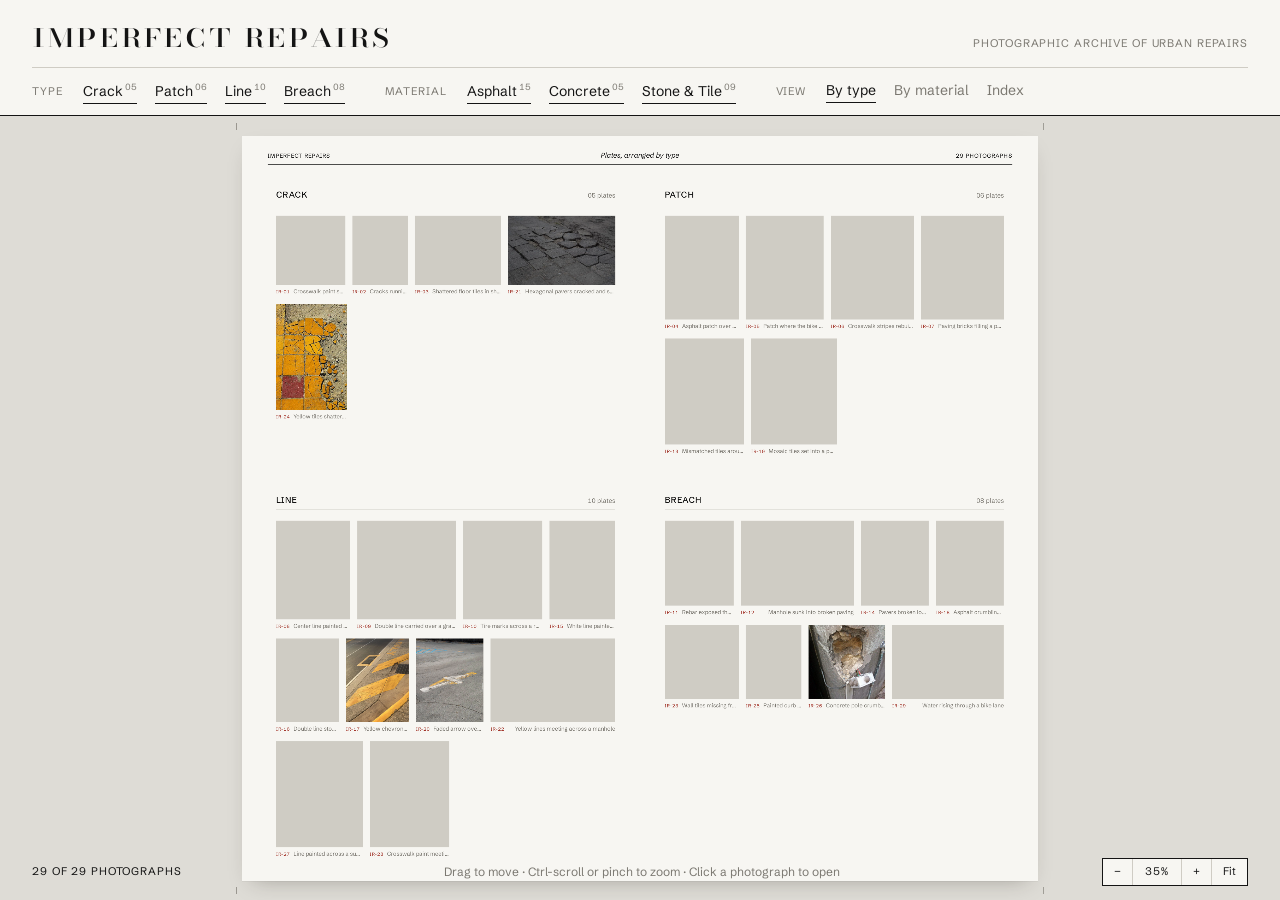
==== commit 565c7d8d: "Add 17 photographs, Schibsted Grotesk text, image sync script Photograph list now lives in Js/images" ====
--- a/index.html
+++ b/index.html
@@ -6,10 +6,9 @@
   <title>Imperfect Repairs — Archive</title>
   <link rel="preconnect" href="https://fonts.googleapis.com">
   <link rel="preconnect" href="https://fonts.gstatic.com" crossorigin>
-  <!-- Minion Pro: Adobe Fonts 웹 프로젝트를 만들면 받는 링크를 여기에 붙여넣으면 된다
-       예) <link rel="stylesheet" href="https://use.typekit.net/xxxxxxx.css">
-       없으면 Crimson Pro 가 대신 보인다 -->
-  <link rel="stylesheet" href="https://fonts.googleapis.com/css2?family=Bodoni+Moda:ital,opsz,wght@0,6..96,400;1,6..96,400&family=Crimson+Pro:ital,wght@0,400;0,500;1,400&display=swap">
+  <link rel="preconnect" href="https://fonts.googleapis.com">
+  <link rel="preconnect" href="https://fonts.gstatic.com" crossorigin>
+  <link rel="stylesheet" href="https://fonts.googleapis.com/css2?family=Bodoni+Moda:opsz,wght@6..96,400&family=Schibsted+Grotesk:ital,wght@0,400;0,500;1,400&display=swap">
   <link rel="stylesheet" href="style.css">
 </head>
 <body>
@@ -83,6 +82,7 @@
     </div>
   </div>
 
+  <script src="Js/images.js"></script>
   <script src="Js/data.js"></script>
   <script src="Js/main.js"></script>
 </body>
--- a/style.css
+++ b/style.css
@@ -1,5 +1,6 @@
 /* Photo archive: photographs laid out on a printed sheet that sits on a table.
-   The sheet is the wall: the view can't leave it. Bodoni for titles, Minion for everything else. */
+   The sheet is the wall: the view can't leave it.
+   Bodoni for the title; Schibsted Grotesk, a typeface drawn for newspapers, for everything else. */
 :root {
   --table: #DEDCD6;
   --paper: #F7F6F2;
@@ -13,7 +14,7 @@
   --dark-rule: #2A2927;
 
   --display: "Bodoni Moda", "Bodoni 72", Didot, serif;
-  --text: "minion-pro", "Minion Pro", "Crimson Pro", Georgia, serif;
+  --text: "Schibsted Grotesk", "Helvetica Neue", Helvetica, Arial, sans-serif;
   --ease: cubic-bezier(.2, .8, .2, 1);
   --pad: clamp(16px, 2.5vw, 32px);
 }
@@ -27,8 +28,8 @@
   background: var(--table);
   color: var(--ink);
   font-family: var(--text);
-  font-size: 15px;
-  line-height: 1.4;
+  font-size: 14px;
+  line-height: 1.45;
   overflow: hidden;
   -webkit-font-smoothing: antialiased;
 }
@@ -37,11 +38,11 @@
 button { font: inherit; color: inherit; background: none; border: 0; cursor: pointer; }
 :focus-visible { outline: 1px solid var(--accent); outline-offset: 3px; }
 
-/* small capitals used for every label */
-.sc, .lbl, .crumb, .zone .name, .running span, .folio, .count, .cap .id, .v-id, .v-meta dt, .v-bar, .zoom {
-  font-variant-caps: all-small-caps;
-  letter-spacing: .09em;
-  font-variant-numeric: lining-nums tabular-nums;
+/* every label: small uppercase, slightly tracked, figures in columns */
+.lbl, .crumb, .zone .name, .running span, .folio, .count, .cap .id, .v-id, .v-meta dt, .v-bar, .zoom {
+  text-transform: uppercase;
+  letter-spacing: .08em;
+  font-variant-numeric: tabular-nums;
 }
 
 .skip { position: absolute; left: 16px; top: -40px; z-index: 50; background: var(--ink); color: var(--paper); padding: 6px 10px; }
@@ -69,7 +70,7 @@
   letter-spacing: .06em;
   line-height: 1;
 }
-.crumb { color: var(--muted); font-size: 15px; }
+.crumb { color: var(--muted); font-size: 11px; }
 
 .toolbar {
   display: flex; flex-wrap: wrap; gap: 8px 40px;
@@ -77,18 +78,18 @@
   border-top: 1px solid var(--rule);
 }
 .group { display: flex; flex-wrap: wrap; align-items: baseline; gap: 2px 18px; }
-.lbl { color: var(--muted); font-size: 15px; margin-right: 2px; }
-
-/* Filters: italic when off, roman and underlined when on */
+.lbl { color: var(--muted); font-size: 11px; margin-right: 2px; }
+
+/* Filters: grey when off, black and underlined when on */
 .opt {
-  font-size: 16px; font-style: italic; color: var(--muted);
+  font-size: 14px; color: var(--muted);
   padding: 2px 0;
   border-bottom: 1px solid transparent;
   transition: color .2s, border-color .2s;
 }
-.opt[aria-pressed="true"] { font-style: normal; color: var(--ink); border-bottom-color: var(--ink); }
+.opt[aria-pressed="true"] { color: var(--ink); border-bottom-color: var(--ink); }
 .opt:hover { color: var(--ink); }
-.opt .n { font-size: 10px; vertical-align: super; margin-left: 2px; color: var(--muted); font-style: normal; font-variant-numeric: lining-nums; }
+.opt .n { font-size: 9px; vertical-align: super; margin-left: 2px; color: var(--muted); font-variant-numeric: tabular-nums; }
 
 /* ---------- Stage ---------- */
 .stage {
@@ -130,10 +131,10 @@
 .running, .folio {
   position: absolute; left: 72px; right: 72px;
   display: grid; grid-template-columns: 1fr auto 1fr; align-items: baseline;
-  font-size: 22px; color: var(--muted);
+  font-size: 16px; color: var(--muted);
 }
 .running { top: 40px; padding-bottom: 12px; border-bottom: 1px solid var(--ink); color: var(--ink); }
-.running em { font-size: 25px; }
+.running em { font-size: 20px; }
 .running span:last-child, .folio span:last-child { justify-self: end; }
 .folio { bottom: 36px; grid-template-columns: 1fr 1fr; padding-top: 12px; border-top: 1px solid var(--rule); }
 
@@ -145,8 +146,8 @@
   border-bottom: 1px solid var(--rule);
   pointer-events: none;
 }
-.zone .name { font-size: 32px; letter-spacing: .12em; }
-.zone .num { font-style: italic; font-size: 22px; color: var(--muted); }
+.zone .name { font-size: 24px; font-weight: 500; letter-spacing: .06em; }
+.zone .num { font-size: 18px; color: var(--muted); font-variant-numeric: tabular-nums; }
 
 /* Photographs */
 .node {
@@ -162,11 +163,11 @@
 .node .cap {
   display: flex; justify-content: space-between; align-items: baseline; gap: 10px;
   padding-top: 7px;
-  font-size: 19px;
+  font-size: 16px;
   white-space: nowrap; overflow: hidden;
 }
-.node .cap .id { color: var(--accent); flex-shrink: 0; }
-.node .cap .t { font-style: italic; color: var(--muted); overflow: hidden; text-overflow: ellipsis; }
+.node .cap .id { color: var(--accent); flex-shrink: 0; font-size: 13px; }
+.node .cap .t { color: var(--muted); overflow: hidden; text-overflow: ellipsis; }
 
 /* Hovering one photograph quiets the rest */
 .world.hovering .node:not(.off) { opacity: .25; }
@@ -175,7 +176,7 @@
 
 .empty {
   position: absolute; inset: 0; display: grid; place-items: center;
-  font-style: italic; font-size: 18px; color: var(--muted); pointer-events: none;
+  font-size: 14px; color: var(--muted); pointer-events: none;
 }
 
 /* HUD */
@@ -185,12 +186,12 @@
   pointer-events: none;
   z-index: 6;
 }
-.count { font-size: 15px; }
-.hint { font-style: italic; color: var(--muted); font-size: 14px; }
-.zoom { display: flex; align-items: center; pointer-events: auto; background: var(--paper); border: 1px solid var(--ink); font-size: 15px; }
-.zoom button { padding: 3px 11px 5px; }
+.count { font-size: 11px; }
+.hint { color: var(--muted); font-size: 12px; }
+.zoom { display: flex; align-items: center; pointer-events: auto; background: var(--paper); border: 1px solid var(--ink); font-size: 11px; }
+.zoom button { padding: 5px 11px; }
 .zoom button:hover { background: var(--ink); color: var(--paper); }
-#z-level { min-width: 50px; text-align: center; border-inline: 1px solid var(--rule); padding: 3px 0 5px; }
+#z-level { min-width: 50px; text-align: center; border-inline: 1px solid var(--rule); padding: 5px 0; }
 #z-reset { border-left: 1px solid var(--rule); }
 
 /* ---------- Viewer ---------- */
@@ -221,23 +222,22 @@
   padding: 14px 22px;
   border-bottom: 1px solid var(--dark-rule);
   color: var(--dark-muted);
-  font-size: 15px;
+  font-size: 11px;
 }
 .v-nav { display: flex; gap: 2px; }
-.v-nav button { padding: 2px 10px 4px; border: 1px solid var(--dark-rule); }
+.v-nav button { padding: 4px 10px; border: 1px solid var(--dark-rule); }
 .v-nav button:hover { background: var(--dark-ink); color: var(--dark); }
 .v-body { padding: 28px 22px 32px; display: grid; gap: 18px; align-content: start; }
-.v-id { color: var(--accent); font-size: 16px; }
+.v-id { color: var(--accent); font-size: 12px; }
 .v-body h2 {
   font-family: var(--display); font-weight: 400;
   font-size: 2rem; line-height: 1.1;
   text-wrap: balance;
 }
-.v-meta { display: grid; grid-template-columns: auto 1fr; border-top: 1px solid var(--dark-rule); font-size: 16px; }
+.v-meta { display: grid; grid-template-columns: auto 1fr; border-top: 1px solid var(--dark-rule); font-size: 14px; }
 .v-meta dt, .v-meta dd { padding: 8px 0; border-bottom: 1px solid var(--dark-rule); }
-.v-meta dt { color: var(--dark-muted); padding-right: 28px; }
-.v-meta dd { font-style: italic; }
-.v-note { font-size: 17px; line-height: 1.5; color: var(--dark-ink); }
+.v-meta dt { color: var(--dark-muted); padding-right: 28px; font-size: 11px; align-self: center; }
+.v-note { font-size: 15px; line-height: 1.55; color: var(--dark-ink); max-width: 60ch; }
 
 /* Text is pressed on left to right, like a strip of tape */
 .reveal { clip-path: inset(0 100% 0 0); }
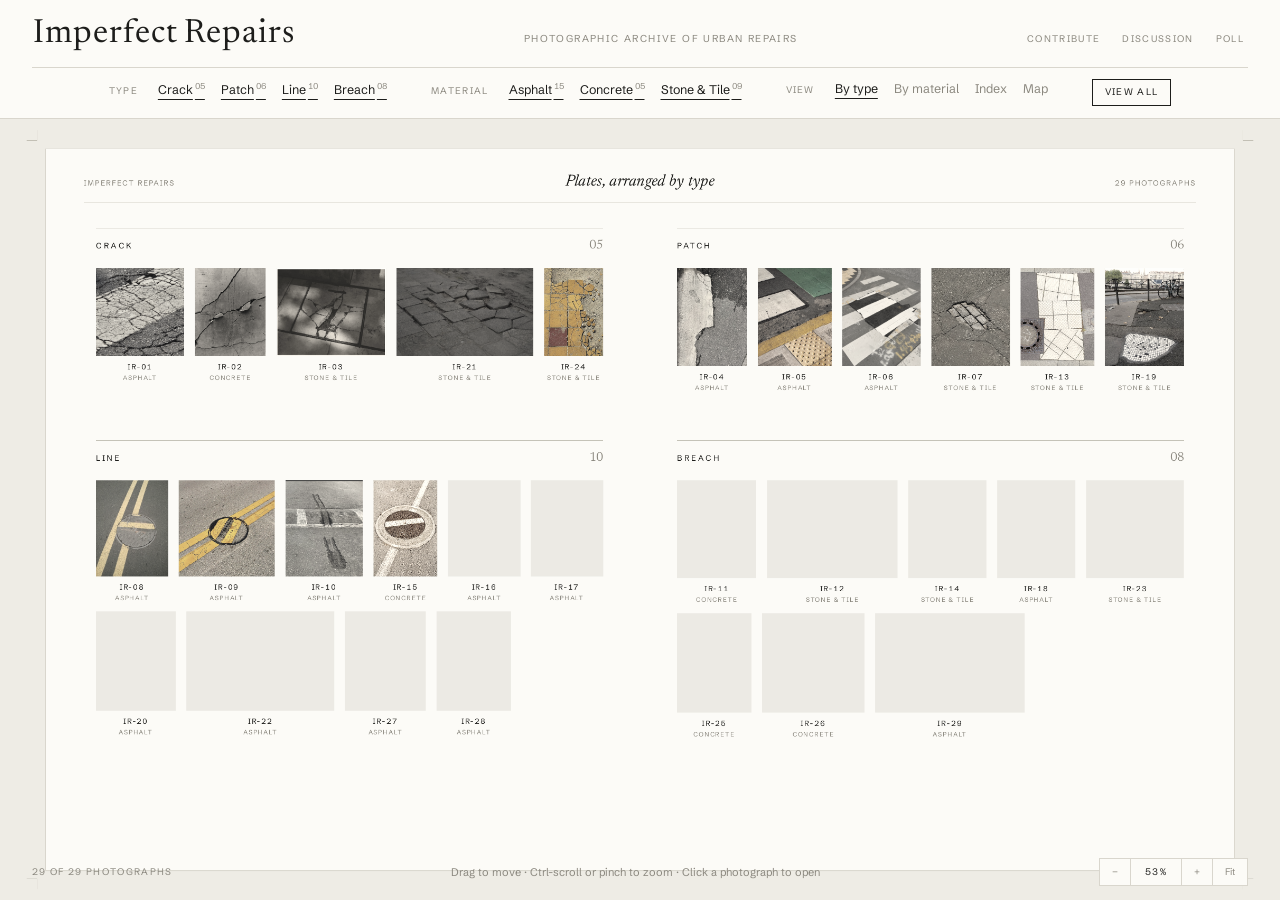
==== commit 23661f28: "Add community features, Manhattan map, and refined archive styling - Fixed-size sheet sized from the" ====
--- a/index.html
+++ b/index.html
@@ -6,9 +6,7 @@
   <title>Imperfect Repairs — Archive</title>
   <link rel="preconnect" href="https://fonts.googleapis.com">
   <link rel="preconnect" href="https://fonts.gstatic.com" crossorigin>
-  <link rel="preconnect" href="https://fonts.googleapis.com">
-  <link rel="preconnect" href="https://fonts.gstatic.com" crossorigin>
-  <link rel="stylesheet" href="https://fonts.googleapis.com/css2?family=Bodoni+Moda:opsz,wght@6..96,400&family=Schibsted+Grotesk:ital,wght@0,400;0,500;1,400&display=swap">
+  <link rel="stylesheet" href="https://fonts.googleapis.com/css2?family=Newsreader:ital,opsz,wght@0,6..72,400;0,6..72,500;1,6..72,400&family=Schibsted+Grotesk:ital,wght@0,400;0,500;1,400&display=swap">
   <link rel="stylesheet" href="style.css">
 </head>
 <body>
@@ -16,8 +14,13 @@
 
   <header class="top">
     <div class="top-row">
-      <h1>Imperfect Repairs</h1>
+      <h1 id="title" aria-label="Imperfect Repairs">Imperfect Repairs</h1>
       <span class="crumb">Photographic archive of urban repairs</span>
+      <nav class="community-nav" aria-label="Community">
+        <button data-open="contribute">Contribute</button>
+        <button data-open="discussion">Discussion</button>
+        <button data-open="poll">Poll <span class="poll-mini" id="poll-mini"></span></button>
+      </nav>
     </div>
 
     <div class="toolbar">
@@ -32,7 +35,9 @@
         <button class="opt" data-arrange="type" aria-pressed="true">By type</button>
         <button class="opt" data-arrange="material" aria-pressed="false">By material</button>
         <button class="opt" data-arrange="index" aria-pressed="false">Index</button>
-      </div>
+        <button class="opt" data-arrange="map" aria-pressed="false">Map</button>
+      </div>
+      <button class="view-all" id="view-all">View all</button>
     </div>
   </header>
 
@@ -62,6 +67,45 @@
     </div>
   </main>
 
+  <!-- Map of Manhattan -->
+  <section class="mapview" id="mapview" aria-label="Map of photograph locations" hidden>
+    <aside class="map-index">
+      <div class="map-title">
+        <h2>Manhattan</h2>
+        <span>40.7831° N · 73.9712° W</span>
+      </div>
+      <p class="map-dek">Where the repairs were found. Choose a plate to go there; open its pin to see the photograph.</p>
+      <span class="map-count" id="map-count"></span>
+      <ol class="map-list" id="map-list"></ol>
+    </aside>
+    <div class="map-frame">
+      <i class="crop tl"></i><i class="crop tr"></i><i class="crop bl"></i><i class="crop br"></i>
+      <div class="map" id="map"></div>
+      <article class="map-card" id="map-card" aria-live="polite" hidden>
+        <button class="map-card-close" id="map-card-close" aria-label="Close preview">×</button>
+        <button class="map-card-img" id="map-card-img" aria-label="Open photograph"></button>
+        <div class="map-card-body">
+          <span class="map-card-id" id="map-card-id"></span>
+          <h3 id="map-card-title"></h3>
+          <span class="map-card-meta" id="map-card-meta"></span>
+          <div class="map-card-foot">
+            <span class="map-card-nav">
+              <button id="map-card-prev" aria-label="Previous location">←</button>
+              <button id="map-card-next" aria-label="Next location">→</button>
+            </span>
+            <button class="map-card-open" id="map-card-open">Open plate</button>
+          </div>
+        </div>
+      </article>
+      <p class="map-note" id="map-note" hidden></p>
+      <div class="map-place" id="map-place" hidden>
+        <span>Placing mode · click the map where a photograph was taken, then paste into Js/data.js</span>
+        <code>—</code>
+      </div>
+    </div>
+  </section>
+
+  <!-- Photo viewer -->
   <div class="viewer" id="viewer" role="dialog" aria-modal="true" aria-labelledby="v-title" hidden>
     <figure class="v-fig" id="v-fig"></figure>
     <div class="v-side">
@@ -79,11 +123,151 @@
         <dl class="v-meta reveal" id="v-meta"></dl>
         <p class="v-note reveal" id="v-note"></p>
       </div>
+      <section class="comments" aria-labelledby="c-h">
+        <h3 class="section-h" id="c-h">Comments <span id="c-count"></span></h3>
+        <ol class="entries" id="c-list"></ol>
+        <form class="entry-form" id="c-form" novalidate>
+          <label class="field">
+            <span>Name <i>optional</i></span>
+            <input id="c-name" name="name" maxlength="40" autocomplete="nickname">
+          </label>
+          <label class="field">
+            <span>Comment</span>
+            <textarea id="c-body" name="body" rows="3" maxlength="500" required></textarea>
+          </label>
+          <input class="trap" id="c-trap" name="website" tabindex="-1" autocomplete="off" aria-hidden="true">
+          <div class="form-foot">
+            <span class="form-msg" id="c-msg" role="status"></span>
+            <button class="btn" type="submit">Post comment</button>
+          </div>
+        </form>
+      </section>
     </div>
   </div>
 
+  <!-- Community drawer: contribute, discussion, poll -->
+  <aside class="drawer" id="drawer" role="dialog" aria-modal="true" aria-label="Community" hidden>
+    <div class="drawer-bar">
+      <div class="tabs" role="tablist">
+        <button role="tab" id="tab-contribute" data-tab="contribute" aria-selected="true">Contribute</button>
+        <button role="tab" id="tab-discussion" data-tab="discussion" aria-selected="false">Discussion</button>
+        <button role="tab" id="tab-poll" data-tab="poll" aria-selected="false">Poll</button>
+      </div>
+      <button class="drawer-close" id="drawer-close">Close</button>
+    </div>
+
+    <p class="offline" id="offline" hidden>Community features are not connected yet. Uploads, comments and votes will open once the archive's database is set up.</p>
+
+    <!-- Contribute -->
+    <section class="panel" id="panel-contribute" role="tabpanel" aria-labelledby="tab-contribute">
+      <h2 class="panel-h">Add a repair you found</h2>
+      <p class="panel-dek">Photograph a crack, patch, painted line or exposed seam in your city and add it to the archive. Each photograph is reviewed before it appears.</p>
+      <form class="entry-form" id="u-form" novalidate>
+        <label class="drop" id="u-drop">
+          <input type="file" id="u-file" accept="image/*" required>
+          <span class="drop-text" id="u-drop-text">Choose a photograph<br><i>or drop it here · JPG or PNG · up to 15 MB</i></span>
+          <img id="u-preview" alt="" hidden>
+        </label>
+        <div class="field-row">
+          <label class="field">
+            <span>Type</span>
+            <select id="u-type" required></select>
+          </label>
+          <label class="field">
+            <span>Material</span>
+            <select id="u-material" required></select>
+          </label>
+        </div>
+        <div class="field-row">
+          <label class="field">
+            <span>Location <i>city or area</i></span>
+            <input id="u-place" maxlength="60" placeholder="Seoul, Mapo-gu">
+          </label>
+          <label class="field">
+            <span>Date found</span>
+            <input id="u-date" type="month">
+          </label>
+        </div>
+        <div class="field">
+          <span>Pin it on the map <i id="u-map-note">Optional. Click where you found it.</i></span>
+          <div class="u-map" id="u-map"></div>
+        </div>
+        <label class="field">
+          <span>What did you notice? <i>optional</i></span>
+          <textarea id="u-caption" rows="3" maxlength="280"></textarea>
+        </label>
+        <label class="field">
+          <span>Your name <i>optional, shown with the photograph</i></span>
+          <input id="u-name" maxlength="40" autocomplete="nickname">
+        </label>
+        <label class="check">
+          <input type="checkbox" id="u-consent" required>
+          <span>I took this photograph and agree to it being shown in the Imperfect Repairs archive.</span>
+        </label>
+        <input class="trap" id="u-trap" name="website" tabindex="-1" autocomplete="off" aria-hidden="true">
+        <div class="form-foot">
+          <span class="form-msg" id="u-msg" role="status"></span>
+          <button class="btn" type="submit" id="u-submit">Submit photograph</button>
+        </div>
+      </form>
+    </section>
+
+    <!-- Discussion -->
+    <section class="panel" id="panel-discussion" role="tabpanel" aria-labelledby="tab-discussion" hidden>
+      <h2 class="panel-h">Discussion</h2>
+      <p class="panel-dek">How do you read the repairs around you? Care, neglect, accident, design? Share a thought.</p>
+      <form class="entry-form" id="d-form" novalidate>
+        <label class="field">
+          <span>Name <i>optional</i></span>
+          <input id="d-name" maxlength="40" autocomplete="nickname">
+        </label>
+        <label class="field">
+          <span>Your thoughts</span>
+          <textarea id="d-body" rows="4" maxlength="800" required></textarea>
+        </label>
+        <input class="trap" id="d-trap" name="website" tabindex="-1" autocomplete="off" aria-hidden="true">
+        <div class="form-foot">
+          <span class="form-msg" id="d-msg" role="status"></span>
+          <button class="btn" type="submit">Share</button>
+        </div>
+      </form>
+      <ol class="entries entries-wide" id="d-list"></ol>
+    </section>
+
+    <!-- Poll -->
+    <section class="panel" id="panel-poll" role="tabpanel" aria-labelledby="tab-poll" hidden>
+      <h2 class="panel-h">Beauty or vulnerability?</h2>
+      <p class="panel-dek">When you see a city's imperfect repairs, what do they say to you first?</p>
+      <div class="poll-choices" id="p-choices">
+        <button class="choice" data-choice="beauty">
+          <b>Beauty</b>
+          <span>Accidental art, care, the trace of a hand</span>
+        </button>
+        <button class="choice" data-choice="vulnerability">
+          <b>Vulnerability</b>
+          <span>Fragility, neglect, a city wearing thin</span>
+        </button>
+      </div>
+      <div class="poll-result" id="p-result">
+        <div class="poll-bar" aria-hidden="true">
+          <span class="poll-b" id="p-bar-b"></span>
+          <span class="poll-v" id="p-bar-v"></span>
+        </div>
+        <div class="poll-legend">
+          <span><b id="p-pct-b">—</b> Beauty</span>
+          <span id="p-total"></span>
+          <span>Vulnerability <b id="p-pct-v">—</b></span>
+        </div>
+        <p class="form-msg" id="p-msg" role="status"></p>
+      </div>
+    </section>
+  </aside>
+
+  <script src="Js/config.js"></script>
   <script src="Js/images.js"></script>
   <script src="Js/data.js"></script>
+  <script src="Js/map.js"></script>
+  <script src="Js/community.js"></script>
   <script src="Js/main.js"></script>
 </body>
 </html>
--- a/style.css
+++ b/style.css
@@ -1,22 +1,25 @@
 /* Photo archive: photographs laid out on a printed sheet that sits on a table.
-   The sheet is the wall: the view can't leave it.
-   Bodoni for the title; Schibsted Grotesk, a typeface drawn for newspapers, for everything else. */
+   The sheet is the wall: the view can't leave it, and it keeps one size.
+   Quiet ivory, hairline rules, photographs in one muted, warm tone.
+   Newsreader (a serif drawn for reading on screens) for the title,
+   Schibsted Grotesk (drawn for newspapers) for everything else. */
 :root {
-  --table: #DEDCD6;
-  --paper: #F7F6F2;
-  --ink: #141414;
-  --muted: #7B7871;
-  --rule: #CFCCC4;
-  --accent: #9E2B20;
-  --dark: #0E0E0E;
-  --dark-ink: #E9E7E2;
-  --dark-muted: #8F8C86;
-  --dark-rule: #2A2927;
-
-  --display: "Bodoni Moda", "Bodoni 72", Didot, serif;
+  --table: #EEECE5;
+  --paper: #FCFBF7;
+  --ink: #1D1D1B;
+  --muted: #8B887F;
+  --rule: #D9D6CD;
+  --rule-strong: #B9B5AA;
+
+  --display: "Newsreader", "Iowan Old Style", Georgia, serif;
   --text: "Schibsted Grotesk", "Helvetica Neue", Helvetica, Arial, sans-serif;
   --ease: cubic-bezier(.2, .8, .2, 1);
   --pad: clamp(16px, 2.5vw, 32px);
+
+  /* one shared tone for every photograph: colour kept, but muted and
+     warmed slightly, like prints from the same roll of film */
+  --tone: saturate(.5) sepia(.16) contrast(.9) brightness(1.05);
+  --tone-focus: saturate(.72) sepia(.1) contrast(.97) brightness(1.02);
 }
 
 * { margin: 0; padding: 0; box-sizing: border-box; }
@@ -28,20 +31,20 @@
   background: var(--table);
   color: var(--ink);
   font-family: var(--text);
-  font-size: 14px;
-  line-height: 1.45;
+  font-size: 13px;
+  line-height: 1.5;
   overflow: hidden;
   -webkit-font-smoothing: antialiased;
 }
 img { max-width: 100%; display: block; }
 [hidden] { display: none !important; }
 button { font: inherit; color: inherit; background: none; border: 0; cursor: pointer; }
-:focus-visible { outline: 1px solid var(--accent); outline-offset: 3px; }
-
-/* every label: small uppercase, slightly tracked, figures in columns */
-.lbl, .crumb, .zone .name, .running span, .folio, .count, .cap .id, .v-id, .v-meta dt, .v-bar, .zoom {
+:focus-visible { outline: 1px solid var(--ink); outline-offset: 3px; }
+
+/* every label: small uppercase, tracked, figures in columns */
+.lbl, .crumb, .zone .name, .running span, .count, .cap, .v-id, .v-meta dt, .v-bar, .zoom {
   text-transform: uppercase;
-  letter-spacing: .08em;
+  letter-spacing: .14em;
   font-variant-numeric: tabular-nums;
 }
 
@@ -51,8 +54,8 @@
 /* ---------- Header ---------- */
 .top {
   min-width: 0;
-  padding: 16px var(--pad) 0;
-  border-bottom: 1px solid var(--ink);
+  padding: 18px var(--pad) 0;
+  border-bottom: 1px solid var(--rule);
   background: var(--paper);
   position: relative;
   z-index: 10;
@@ -60,36 +63,45 @@
 .top-row {
   display: flex; flex-wrap: wrap; align-items: baseline; justify-content: space-between;
   gap: 6px 32px;
-  padding-bottom: 14px;
+  padding-bottom: 16px;
 }
 h1 {
   font-family: var(--display);
   font-weight: 400;
-  font-variant-caps: all-small-caps;
-  font-size: clamp(1.7rem, 3vw, 2.3rem);
-  letter-spacing: .06em;
+  font-size: clamp(1.7rem, 2.6vw, 2.2rem);
+  letter-spacing: -.01em;
   line-height: 1;
 }
-.crumb { color: var(--muted); font-size: 11px; }
+.crumb { color: var(--muted); font-size: 10px; }
 
 .toolbar {
-  display: flex; flex-wrap: wrap; gap: 8px 40px;
-  padding-block: 10px 11px;
+  display: flex; flex-wrap: wrap; justify-content: center; gap: 8px 44px;
+  padding-block: 11px 12px;
   border-top: 1px solid var(--rule);
 }
-.group { display: flex; flex-wrap: wrap; align-items: baseline; gap: 2px 18px; }
-.lbl { color: var(--muted); font-size: 11px; margin-right: 2px; }
+.group { display: flex; flex-wrap: wrap; align-items: baseline; gap: 2px 16px; }
+.lbl { color: var(--muted); font-size: 9.5px; margin-right: 4px; }
 
 /* Filters: grey when off, black and underlined when on */
 .opt {
-  font-size: 14px; color: var(--muted);
-  padding: 2px 0;
-  border-bottom: 1px solid transparent;
-  transition: color .2s, border-color .2s;
-}
-.opt[aria-pressed="true"] { color: var(--ink); border-bottom-color: var(--ink); }
+  font-size: 12.5px; color: var(--muted);
+  padding: 1px 0;
+  text-decoration: underline transparent;
+  text-underline-offset: 5px;
+  text-decoration-thickness: 1px;
+  transition: color .25s, text-decoration-color .25s;
+}
+.opt[aria-pressed="true"] { color: var(--ink); text-decoration-color: var(--ink); }
 .opt:hover { color: var(--ink); }
-.opt .n { font-size: 9px; vertical-align: super; margin-left: 2px; color: var(--muted); font-variant-numeric: tabular-nums; }
+.opt .n { font-size: 8.5px; vertical-align: super; margin-left: 2px; color: var(--muted); font-variant-numeric: tabular-nums; }
+
+.view-all {
+  font-size: 9.5px; text-transform: uppercase; letter-spacing: .14em;
+  padding: 5px 12px;
+  border: 1px solid var(--ink);
+  transition: background-color .2s, color .2s;
+}
+.view-all:hover { background: var(--ink); color: var(--paper); }
 
 /* ---------- Stage ---------- */
 .stage {
@@ -104,19 +116,19 @@
 .stage:focus { outline: none; }
 
 .world { position: absolute; left: 0; top: 0; transform-origin: 0 0; will-change: transform; }
-.world.glide { transition: transform .8s var(--ease); }
+.world.glide { transition: transform .9s var(--ease); }
 .world.settle { transition: transform .45s var(--ease); }
 
-/* The sheet: paper with crop marks, a running head and a folio */
+/* The sheet: one fixed size, a hairline edge, crop marks and a running head */
 .sheet {
   position: absolute; left: 0; top: 0;
   background: var(--paper);
-  box-shadow: 0 1px 0 rgba(0,0,0,.06), 0 24px 60px -30px rgba(40,35,25,.35);
-  transition: transform .8s var(--ease), width .8s var(--ease), height .8s var(--ease);
+  border: 1px solid var(--rule);
+  box-shadow: 0 1px 2px rgba(40, 36, 28, .04);
   pointer-events: none;
 }
 .crop { position: absolute; width: 28px; height: 28px; }
-.crop::before, .crop::after { content: ""; position: absolute; background: var(--muted); }
+.crop::before, .crop::after { content: ""; position: absolute; background: var(--rule-strong); }
 .crop::before { width: 20px; height: 1px; }
 .crop::after { width: 1px; height: 20px; }
 .crop.tl { left: -36px; top: -36px; }
@@ -128,55 +140,53 @@
 .crop.br { right: -36px; bottom: -36px; }
 .crop.br::before { right: 0; top: 8px; } .crop.br::after { left: 8px; bottom: 0; }
 
-.running, .folio {
-  position: absolute; left: 72px; right: 72px;
+.running {
+  position: absolute; left: 72px; right: 72px; top: 40px;
   display: grid; grid-template-columns: 1fr auto 1fr; align-items: baseline;
-  font-size: 16px; color: var(--muted);
-}
-.running { top: 40px; padding-bottom: 12px; border-bottom: 1px solid var(--ink); color: var(--ink); }
-.running em { font-size: 20px; }
-.running span:last-child, .folio span:last-child { justify-self: end; }
-.folio { bottom: 36px; grid-template-columns: 1fr 1fr; padding-top: 12px; border-top: 1px solid var(--rule); }
-
-/* Group heading */
+  padding-bottom: 16px;
+  border-bottom: 1px solid var(--rule);
+  font-size: 14px; color: var(--muted);
+}
+.running em { font-family: var(--display); font-size: 30px; color: var(--ink); letter-spacing: .01em; }
+.running span:last-child { justify-self: end; }
+
+/* Group heading: a hairline above, a small tracked name, the count in the serif */
 .zone {
   position: absolute; left: 0; top: 0;
   display: flex; justify-content: space-between; align-items: baseline;
-  padding-bottom: 8px;
-  border-bottom: 1px solid var(--rule);
+  padding-top: 14px;
+  border-top: 1px solid var(--rule-strong);
   pointer-events: none;
 }
-.zone .name { font-size: 24px; font-weight: 500; letter-spacing: .06em; }
-.zone .num { font-size: 18px; color: var(--muted); font-variant-numeric: tabular-nums; }
+.zone .name { font-size: 15px; letter-spacing: .24em; }
+.zone .num { font-family: var(--display); font-size: 24px; color: var(--muted); font-variant-numeric: lining-nums; }
 
 /* Photographs */
 .node {
   position: absolute; left: 0; top: 0;
-  text-align: left;
+  text-align: center;
   cursor: pointer;
-  transition: transform .8s var(--ease), opacity .35s;
+  transition: transform .9s var(--ease), opacity .4s;
 }
 .node.off { opacity: 0; pointer-events: none; }
-.node .ph { width: 100%; background: var(--rule); overflow: hidden; }
-.node .ph img { width: 100%; height: 100%; object-fit: cover; transition: transform .7s var(--ease); }
-.node:hover .ph img { transform: scale(1.03); }
+.node .ph { width: 100%; background: #ECEAE4; overflow: hidden; }
+.node .ph img { width: 100%; height: 100%; object-fit: cover; filter: var(--tone); transition: filter .5s var(--ease); }
+.node:hover .ph img, .node:focus-visible .ph img { filter: var(--tone-focus); }
 .node .cap {
-  display: flex; justify-content: space-between; align-items: baseline; gap: 10px;
-  padding-top: 7px;
-  font-size: 16px;
-  white-space: nowrap; overflow: hidden;
-}
-.node .cap .id { color: var(--accent); flex-shrink: 0; font-size: 13px; }
-.node .cap .t { color: var(--muted); overflow: hidden; text-overflow: ellipsis; }
-
-/* Hovering one photograph quiets the rest */
-.world.hovering .node:not(.off) { opacity: .25; }
+  display: grid; justify-items: center; gap: 1px;
+  padding-top: 10px;
+  white-space: nowrap;
+}
+.node .cap .t { max-width: 100%; overflow: hidden; text-overflow: ellipsis; font-size: 14px; color: var(--ink); }
+.node .cap .id { max-width: 100%; overflow: hidden; text-overflow: ellipsis; font-size: 12px; color: var(--muted); }
+
+/* Hovering one photograph quiets the rest, gently */
+.world.hovering .node:not(.off) { opacity: .45; }
 .world.hovering .node.hover { opacity: 1; }
-.world.hovering .node.hover .cap .t { color: var(--ink); }
 
 .empty {
   position: absolute; inset: 0; display: grid; place-items: center;
-  font-size: 14px; color: var(--muted); pointer-events: none;
+  font-size: 12px; color: var(--muted); pointer-events: none;
 }
 
 /* HUD */
@@ -186,12 +196,12 @@
   pointer-events: none;
   z-index: 6;
 }
-.count { font-size: 11px; }
-.hint { color: var(--muted); font-size: 12px; }
-.zoom { display: flex; align-items: center; pointer-events: auto; background: var(--paper); border: 1px solid var(--ink); font-size: 11px; }
-.zoom button { padding: 5px 11px; }
-.zoom button:hover { background: var(--ink); color: var(--paper); }
-#z-level { min-width: 50px; text-align: center; border-inline: 1px solid var(--rule); padding: 5px 0; }
+.count { font-size: 9.5px; color: var(--muted); }
+.hint { color: var(--muted); font-size: 11px; }
+.zoom { display: flex; align-items: center; pointer-events: auto; background: var(--paper); border: 1px solid var(--rule); font-size: 9.5px; }
+.zoom button { padding: 6px 12px; color: var(--muted); transition: color .2s; }
+.zoom button:hover { color: var(--ink); }
+#z-level { min-width: 52px; text-align: center; border-inline: 1px solid var(--rule); padding: 6px 0; }
 #z-reset { border-left: 1px solid var(--rule); }
 
 /* ---------- Viewer ---------- */
@@ -199,65 +209,397 @@
   position: fixed; inset: 0;
   z-index: 30;
   display: grid;
-  grid-template-columns: minmax(0, 1fr) 360px;
-  background: var(--dark);
-  color: var(--dark-ink);
-  animation: fade .35s var(--ease);
+  grid-template-columns: minmax(0, 1fr) 340px;
+  grid-template-rows: minmax(0, 1fr);
+  background: var(--paper);
+  color: var(--ink);
+  animation: fade .4s var(--ease);
 }
 @keyframes fade { from { opacity: 0; } }
 .v-fig {
   min-height: 0;
+  overflow: hidden;
   display: grid; place-items: center;
-  padding: clamp(16px, 4vw, 56px);
-}
-.v-fig img { max-width: 100%; max-height: 100%; width: auto; height: auto; object-fit: contain; animation: rise .55s var(--ease); }
-@keyframes rise { from { opacity: 0; transform: scale(.97); } }
+  padding: clamp(20px, 5vw, 72px);
+}
+.v-fig img { max-width: 100%; max-height: calc(100vh - 2 * clamp(20px, 5vw, 72px)); width: auto; height: auto; object-fit: contain; filter: var(--tone-focus); animation: rise .6s var(--ease); }
+@keyframes rise { from { opacity: 0; } }
 .v-side {
   display: flex; flex-direction: column;
-  border-left: 1px solid var(--dark-rule);
+  border-left: 1px solid var(--rule);
   overflow-y: auto;
 }
 .v-bar {
   display: flex; justify-content: space-between; align-items: center;
-  padding: 14px 22px;
-  border-bottom: 1px solid var(--dark-rule);
-  color: var(--dark-muted);
-  font-size: 11px;
-}
-.v-nav { display: flex; gap: 2px; }
-.v-nav button { padding: 4px 10px; border: 1px solid var(--dark-rule); }
-.v-nav button:hover { background: var(--dark-ink); color: var(--dark); }
-.v-body { padding: 28px 22px 32px; display: grid; gap: 18px; align-content: start; }
-.v-id { color: var(--accent); font-size: 12px; }
+  padding: 16px 24px;
+  border-bottom: 1px solid var(--rule);
+  color: var(--muted);
+  font-size: 9.5px;
+}
+.v-nav { display: flex; gap: 18px; }
+.v-nav button { color: var(--muted); transition: color .2s; }
+.v-nav button:hover { color: var(--ink); }
+.v-body { padding: 36px 24px; display: grid; gap: 20px; align-content: start; }
+.v-id { color: var(--muted); font-size: 10px; }
 .v-body h2 {
   font-family: var(--display); font-weight: 400;
-  font-size: 2rem; line-height: 1.1;
+  font-size: 1.85rem; line-height: 1.15;
   text-wrap: balance;
 }
-.v-meta { display: grid; grid-template-columns: auto 1fr; border-top: 1px solid var(--dark-rule); font-size: 14px; }
-.v-meta dt, .v-meta dd { padding: 8px 0; border-bottom: 1px solid var(--dark-rule); }
-.v-meta dt { color: var(--dark-muted); padding-right: 28px; font-size: 11px; align-self: center; }
-.v-note { font-size: 15px; line-height: 1.55; color: var(--dark-ink); max-width: 60ch; }
+.v-meta { display: grid; grid-template-columns: auto 1fr; border-top: 1px solid var(--rule); font-size: 13px; }
+/* both cells of a row share one height, so the rule under them is one straight line */
+.v-meta dt, .v-meta dd { display: flex; align-items: center; min-height: 40px; padding: 8px 0; border-bottom: 1px solid var(--rule); }
+.v-meta dt { color: var(--muted); padding-right: 28px; font-size: 9.5px; }
+.v-note { font-size: 14px; line-height: 1.6; max-width: 60ch; }
 
 /* Text is pressed on left to right, like a strip of tape */
 .reveal { clip-path: inset(0 100% 0 0); }
-.play .reveal { animation: tape .6s var(--ease) forwards; }
+.play .reveal { animation: tape .7s var(--ease) forwards; }
 .play .reveal:nth-child(2) { animation-delay: .1s; }
 .play .reveal:nth-child(3) { animation-delay: .2s; }
 .play .reveal:nth-child(4) { animation-delay: .3s; }
 @keyframes tape { to { clip-path: inset(0 0 0 0); } }
 
+/* ---------- Title: letters patched white on touch ---------- */
+h1 .ch {
+  display: inline-block;
+  padding-inline: .02em;
+  transition: color 1.2s var(--ease), background-color 1.2s var(--ease);
+}
+h1 .ch:hover {
+  color: #FFFFFF;
+  background-color: var(--ink);
+  transition: none;
+}
+
+/* ---------- Community nav ---------- */
+.community-nav { display: flex; gap: 22px; align-items: baseline; }
+.community-nav button {
+  font-size: 9.5px; text-transform: uppercase; letter-spacing: .14em; color: var(--muted);
+  transition: color .2s;
+}
+.community-nav button:hover { color: var(--ink); }
+.poll-mini { margin-left: 4px; color: var(--ink); font-variant-numeric: tabular-nums; letter-spacing: .04em; }
+
+/* ---------- Drawer ---------- */
+.drawer {
+  position: fixed; top: 0; right: 0; bottom: 0; z-index: 35;
+  width: min(500px, 100%);
+  background: var(--paper);
+  border-left: 1px solid var(--rule);
+  box-shadow: -24px 0 60px -40px rgba(40, 36, 28, .35);
+  overflow-y: auto;
+  animation: slide .45s var(--ease);
+}
+@keyframes slide { from { transform: translateX(24px); opacity: 0; } }
+.drawer-bar {
+  position: sticky; top: 0; z-index: 2;
+  display: flex; justify-content: space-between; align-items: center;
+  padding: 16px 28px;
+  background: var(--paper);
+  border-bottom: 1px solid var(--rule);
+}
+.tabs { display: flex; gap: 20px; }
+.tabs button, .drawer-close {
+  font-size: 9.5px; text-transform: uppercase; letter-spacing: .14em; color: var(--muted);
+  padding-block: 2px;
+  text-decoration: underline transparent; text-underline-offset: 6px; text-decoration-thickness: 1px;
+  transition: color .2s, text-decoration-color .2s;
+}
+.tabs button[aria-selected="true"] { color: var(--ink); text-decoration-color: var(--ink); }
+.tabs button:hover, .drawer-close:hover { color: var(--ink); }
+.offline { margin: 20px 28px 0; padding: 12px 14px; border: 1px solid var(--rule); color: var(--muted); font-size: 12px; }
+.panel { padding: 32px 28px 48px; display: grid; gap: 16px; align-content: start; }
+.panel-h { font-family: var(--display); font-weight: 400; font-size: 1.9rem; line-height: 1.1; text-wrap: balance; }
+.panel-dek { color: var(--muted); max-width: 46ch; }
+
+/* ---------- Forms ---------- */
+.entry-form { display: grid; gap: 14px; margin-top: 8px; }
+.field { display: grid; gap: 5px; min-width: 0; }
+.field > span, .check span { font-size: 9.5px; text-transform: uppercase; letter-spacing: .14em; color: var(--muted); }
+.field i { font-style: normal; text-transform: none; letter-spacing: .02em; opacity: .8; }
+.field-row { display: grid; grid-template-columns: 1fr 1fr; gap: 14px; }
+input, textarea, select {
+  font: inherit; color: var(--ink);
+  width: 100%;
+  padding: 8px 0;
+  background: transparent;
+  border: 0; border-bottom: 1px solid var(--rule-strong);
+  border-radius: 0;
+  transition: border-color .2s;
+}
+textarea { resize: vertical; line-height: 1.5; }
+select { appearance: none; cursor: pointer; background: linear-gradient(45deg, transparent 50%, var(--muted) 50%) right 4px center / 5px 5px no-repeat, linear-gradient(-45deg, transparent 50%, var(--muted) 50%) right 0 center / 5px 5px no-repeat; padding-right: 16px; }
+input:focus, textarea:focus, select:focus { outline: none; border-bottom-color: var(--ink); }
+input::placeholder { color: var(--rule-strong); }
+input:disabled, textarea:disabled, select:disabled, button:disabled { opacity: .5; cursor: not-allowed; }
+.check { display: grid; grid-template-columns: auto 1fr; gap: 10px; align-items: start; }
+.check input { width: 13px; height: 13px; margin-top: 2px; accent-color: var(--ink); }
+.check span { text-transform: none; letter-spacing: .01em; font-size: 12px; }
+.trap { position: absolute; left: -9999px; width: 1px; height: 1px; }
+.drop {
+  position: relative; display: grid; place-items: center; min-height: 180px;
+  border: 1px dashed var(--rule-strong); cursor: pointer; text-align: center;
+  transition: border-color .2s, background-color .2s;
+}
+.drop:hover, .drop.over { border-color: var(--ink); background: #F6F4EE; }
+.drop input { position: absolute; inset: 0; opacity: 0; cursor: pointer; }
+.drop-text { font-size: 12px; color: var(--ink); line-height: 1.6; pointer-events: none; }
+.drop-text i { font-style: normal; color: var(--muted); font-size: 11px; }
+.drop img { max-height: 260px; width: auto; filter: var(--tone-focus); pointer-events: none; }
+.form-foot { display: flex; justify-content: space-between; align-items: center; gap: 16px; margin-top: 4px; }
+.form-msg { font-size: 12px; color: var(--muted); }
+.btn {
+  flex-shrink: 0;
+  font-size: 9.5px; text-transform: uppercase; letter-spacing: .14em;
+  padding: 10px 16px;
+  border: 1px solid var(--ink);
+  transition: background-color .2s, color .2s;
+}
+.btn:hover:not(:disabled) { background: var(--ink); color: var(--paper); }
+
+/* ---------- Entries: comments and discussion ---------- */
+.entries { list-style: none; border-top: 1px solid var(--rule); }
+.entries li { padding: 12px 0; border-bottom: 1px solid var(--rule); display: grid; gap: 4px; }
+.entry-head { display: flex; justify-content: space-between; gap: 12px; font-size: 9.5px; text-transform: uppercase; letter-spacing: .14em; color: var(--muted); }
+.entries p { white-space: pre-line; overflow-wrap: anywhere; }
+.entries-wide { margin-top: 24px; }
+.entries-wide p { font-family: var(--display); font-size: 1.1rem; line-height: 1.45; }
+.entries-empty { color: var(--muted); font-size: 12px; }
+
+.comments { padding: 8px 22px 32px; display: grid; gap: 12px; }
+.section-h { font-weight: 400; font-size: 9.5px; text-transform: uppercase; letter-spacing: .14em; color: var(--muted); }
+.section-h span { color: var(--ink); margin-left: 6px; }
+
+/* ---------- Poll ---------- */
+.poll-choices { display: grid; grid-template-columns: 1fr 1fr; gap: 12px; margin-top: 8px; }
+.choice {
+  display: grid; gap: 6px; align-content: start; text-align: left;
+  padding: 18px 16px 20px;
+  border: 1px solid var(--rule-strong);
+  transition: border-color .2s, background-color .2s, color .2s;
+}
+.choice b { font-family: var(--display); font-weight: 400; font-size: 1.5rem; line-height: 1; }
+.choice span { font-size: 12px; color: var(--muted); }
+.choice:hover:not(:disabled) { border-color: var(--ink); }
+.choice[aria-pressed="true"] { background: var(--ink); color: var(--paper); border-color: var(--ink); opacity: 1; }
+.choice[aria-pressed="true"] span { color: var(--rule); }
+.choice:disabled:not([aria-pressed="true"]) { opacity: .45; }
+.poll-result { display: grid; gap: 10px; margin-top: 18px; }
+.poll-bar { display: flex; height: 44px; border: 1px solid var(--ink); overflow: hidden; }
+.poll-b, .poll-v { display: block; height: 100%; width: 50%; transition: width 1s var(--ease); }
+.poll-b { background: var(--paper); }
+.poll-v { background: var(--ink); }
+.poll-result.is-empty .poll-v { background: var(--rule); }
+.poll-legend { display: flex; justify-content: space-between; align-items: baseline; gap: 12px; font-size: 9.5px; text-transform: uppercase; letter-spacing: .14em; color: var(--muted); }
+.poll-legend b { font-family: var(--display); font-weight: 400; font-size: 1.6rem; letter-spacing: 0; color: var(--ink); margin-inline: 4px; }
+
+/* ---------- Map ---------- */
+/* the same language as the archive: an index on paper beside a framed plate */
+.mapview {
+  position: relative; flex: 1; min-height: 0;
+  display: grid; grid-template-columns: 280px minmax(0, 1fr); gap: 40px;
+  padding: 40px;
+  background: var(--table);
+}
+.map-index {
+  min-height: 0;
+  display: flex; flex-direction: column;
+  background: var(--paper); border: 1px solid var(--rule);
+}
+.map-title { padding: 22px 22px 0; display: grid; gap: 6px; }
+.map-title h2 { font-family: var(--display); font-weight: 400; font-style: italic; font-size: 2.1rem; line-height: 1; }
+.map-title span { font-size: 9.5px; text-transform: uppercase; letter-spacing: .14em; color: var(--muted); font-variant-numeric: tabular-nums; }
+.map-dek { padding: 14px 22px 0; font-size: 12px; color: var(--muted); }
+.map-count {
+  margin: 18px 22px 0; padding-bottom: 10px;
+  border-bottom: 1px solid var(--rule-strong);
+  font-size: 9.5px; text-transform: uppercase; letter-spacing: .14em; font-variant-numeric: tabular-nums;
+}
+.map-list { list-style: none; overflow-y: auto; padding: 6px 12px 16px; flex: 1; }
+.map-list button {
+  width: 100%;
+  display: grid; grid-template-columns: 40px 1fr; gap: 12px; align-items: center;
+  padding: 7px 10px; text-align: left;
+  transition: background-color .2s;
+}
+.map-list li.is-hot button, .map-list button:hover { background: #F3F1EA; }
+.map-list li.is-active button { background: var(--ink); color: var(--paper); }
+.map-list li.is-active .map-item span { color: var(--rule); }
+.map-thumb { width: 40px; height: 40px; background: var(--table) center / cover no-repeat; filter: var(--tone); }
+.map-item { display: grid; gap: 1px; min-width: 0; }
+.map-item b { font-weight: 400; font-size: 11px; letter-spacing: .12em; font-variant-numeric: tabular-nums; }
+.map-item span { font-size: 11px; color: var(--muted); white-space: nowrap; overflow: hidden; text-overflow: ellipsis; }
+
+.map-frame {
+  position: relative; min-height: 0;
+  background: var(--paper); border: 1px solid var(--rule);
+  padding: 12px;
+}
+.map-frame { isolation: isolate; }   /* keeps Leaflet's layers under the viewer and drawer */
+.map { position: absolute; inset: 12px; z-index: 0; background: #EAE8E1; }
+
+/* preview card: opens inside the frame when a pin is chosen */
+.map-card {
+  position: absolute; z-index: 800; top: 28px; right: 28px;
+  width: min(320px, calc(100% - 56px));
+  max-height: calc(100% - 56px);
+  display: grid; grid-template-rows: auto auto;
+  background: var(--paper);
+  border: 1px solid var(--rule-strong);
+  box-shadow: 0 18px 40px -24px rgba(40, 36, 28, .45);
+}
+.map-card.play { animation: card-in .45s var(--ease); }
+@keyframes card-in { from { opacity: 0; transform: translateX(12px); } }
+.map-card-img { min-height: 0; padding: 14px 14px 0; cursor: zoom-in; display: flex; align-items: center; justify-content: center; }
+.map-card-img img { max-width: 100%; max-height: min(44vh, 380px); object-fit: contain; filter: var(--tone-focus); }
+.map-card-body { padding: 14px 18px 16px; display: grid; gap: 6px; }
+.map-card-id { font-size: 9.5px; text-transform: uppercase; letter-spacing: .14em; color: var(--muted); }
+.map-card h3 { font-family: var(--display); font-weight: 400; font-size: 1.3rem; line-height: 1.15; text-wrap: balance; }
+.map-card-meta { font-size: 11px; color: var(--muted); }
+.map-card-foot { display: flex; justify-content: space-between; align-items: center; margin-top: 8px; padding-top: 10px; border-top: 1px solid var(--rule); }
+.map-card-nav { display: flex; gap: 4px; }
+.map-card-nav button { width: 30px; height: 26px; border: 1px solid var(--rule); color: var(--muted); }
+.map-card-nav button:hover { color: var(--ink); border-color: var(--ink); }
+.map-card-open { font-size: 9.5px; text-transform: uppercase; letter-spacing: .14em; padding: 7px 12px; border: 1px solid var(--ink); }
+.map-card-open:hover { background: var(--ink); color: var(--paper); }
+.map-card-close { position: absolute; top: 4px; right: 6px; z-index: 1; width: 26px; height: 26px; font-size: 18px; line-height: 1; color: var(--muted); background: var(--paper); }
+.map-card-close:hover { color: var(--ink); }
+.is-far .map .leaflet-gl-layer, .map .leaflet-tile-pane { filter: grayscale(1) sepia(.1) contrast(1.03); }
+.leaflet-container { font-family: var(--text); }
+.leaflet-control-attribution { font-size: 9px; background: rgba(252, 251, 247, .85) !important; color: var(--muted); }
+.leaflet-control-attribution a { color: var(--muted); }
+.leaflet-bar { border: 1px solid var(--rule) !important; border-radius: 0 !important; box-shadow: none !important; }
+.leaflet-bar a { background: var(--paper) !important; color: var(--ink) !important; border-radius: 0 !important; border-bottom-color: var(--rule) !important; font-weight: 400 !important; }
+.leaflet-control-scale-line {
+  background: rgba(252, 251, 247, .85); border: 1px solid var(--ink); border-top: 0;
+  color: var(--ink); font-size: 9px; letter-spacing: .1em; text-transform: uppercase; padding: 0 6px;
+}
+.map-note {
+  position: absolute; z-index: 500; left: 50%; bottom: 40px; transform: translateX(-50%);
+  max-width: min(420px, calc(100% - 32px));
+  padding: 12px 16px; background: var(--paper); border: 1px solid var(--rule);
+  font-size: 12px; color: var(--muted); text-align: center;
+}
+.map-place {
+  position: absolute; z-index: 500; right: 24px; top: 24px;
+  display: grid; gap: 6px; max-width: min(360px, calc(100% - 48px));
+  padding: 12px 14px; background: var(--paper); border: 1px solid var(--ink);
+  font-size: 11px; color: var(--muted);
+}
+.map-place code { font-size: 13px; color: var(--ink); user-select: all; }
+
+/* pins: a registration mark, as on a press sheet, with a ruled number tag */
+.pin { background: none; border: 0; }
+.pin-mark {
+  position: absolute; inset: 0;
+  display: block;
+}
+.pin-mark::before, .pin-mark::after {
+  content: ""; position: absolute; left: 50%; top: 50%;
+  background: var(--ink);
+  transition: background-color .25s;
+}
+.pin-mark::before { width: 22px; height: 1px; transform: translate(-50%, -50%); }
+.pin-mark::after { width: 1px; height: 22px; transform: translate(-50%, -50%); }
+.pin::before {
+  content: ""; position: absolute; left: 50%; top: 50%; z-index: 1;
+  width: 11px; height: 11px; box-sizing: border-box;
+  border: 1px solid var(--ink); border-radius: 50%;
+  background: var(--paper);
+  transform: translate(-50%, -50%);
+  transition: background-color .25s, width .25s, height .25s;
+}
+.pin::after {
+  content: ""; position: absolute; left: 50%; top: 50%; z-index: 2;
+  width: 3px; height: 3px; border-radius: 50%;
+  background: var(--ink);
+  transform: translate(-50%, -50%);
+}
+.pin-tag {
+  position: absolute; left: 30px; top: 50%;
+  transform: translateY(-50%);
+  padding: 2px 6px 1px;
+  background: var(--paper);
+  border: 1px solid var(--ink);
+  font-size: 9px; line-height: 1.5; letter-spacing: .14em; color: var(--ink);
+  white-space: nowrap; font-variant-numeric: tabular-nums;
+  transition: background-color .25s, color .25s, opacity .25s;
+}
+.pin-tag::before {
+  content: ""; position: absolute; right: 100%; top: 50%;
+  width: 8px; height: 1px; background: var(--ink);
+}
+.pin:hover::before, .pin:focus::before, .pin.is-hot::before, .pin.is-active::before { width: 15px; height: 15px; background: var(--ink); }
+.pin:hover::after, .pin:focus::after, .pin.is-hot::after, .pin.is-active::after { background: var(--paper); }
+.pin:hover .pin-tag, .pin:focus .pin-tag, .pin.is-hot .pin-tag, .pin.is-active .pin-tag { background: var(--ink); color: var(--paper); opacity: 1; }
+.pin.is-hot, .pin.is-active { z-index: 1000 !important; }
+/* far out: marks only; the tag appears on hover */
+.is-far .pin-tag { opacity: 0; }
+.is-far .pin-mark::before { width: 16px; }
+.is-far .pin-mark::after { height: 16px; }
+.is-far .pin::before { width: 8px; height: 8px; }
+
+.u-map { height: 220px; border: 1px solid var(--rule-strong); background: var(--table); }
+.u-map .leaflet-gl-layer, .u-map .leaflet-tile-pane { filter: grayscale(1) sepia(.1); }
+
 /* ---------- Small screens ---------- */
 @media (max-width: 760px) {
-  .toolbar { flex-wrap: nowrap; overflow-x: auto; gap: 28px; }
+  .toolbar { flex-wrap: nowrap; justify-content: flex-start; overflow-x: auto; gap: 28px; }
   .group { flex-wrap: nowrap; flex-shrink: 0; }
   .hint { display: none; }
   .viewer { grid-template-columns: 1fr; grid-template-rows: minmax(0, 1fr) auto; }
-  .v-side { border-left: 0; border-top: 1px solid var(--dark-rule); max-height: 45vh; }
+  .v-side { border-left: 0; border-top: 1px solid var(--rule); max-height: 45vh; }
+  .v-fig img { max-height: calc(55vh - 40px); }
+  .crumb { display: none; }
+  .top-row { padding-bottom: 10px; }
+  .community-nav { width: 100%; justify-content: space-between; gap: 0; border-top: 1px solid var(--rule); margin-top: 6px; }
+  .community-nav button { padding: 12px 0 2px; font-size: 10.5px; }
+  .toolbar { align-items: center; }
+  .view-all { flex-shrink: 0; padding: 8px 12px; order: -1; }
+  .opt { padding-block: 8px; }
+
+  /* the drawer becomes a full screen sheet */
+  .drawer { width: 100%; border-left: 0; box-shadow: none; }
+  .drawer-bar { padding: 4px 18px; }
+  .tabs { gap: 18px; }
+  .tabs button, .drawer-close { padding-block: 14px; font-size: 10.5px; }
+  .panel { padding: 24px 18px calc(40px + env(safe-area-inset-bottom, 0px)); }
+  .panel-h { font-size: 1.6rem; }
+  .offline { margin-inline: 18px; }
+  .field-row, .poll-choices { grid-template-columns: 1fr; }
+  .drop { min-height: 140px; }
+  .form-foot { flex-direction: column-reverse; align-items: stretch; }
+  .btn { padding: 14px 16px; text-align: center; }
+  .choice { padding: 16px; }
+  .poll-bar { height: 36px; }
+  .mapview { grid-template-columns: 1fr; grid-template-rows: auto minmax(0, 1fr); gap: 10px; padding: 10px; }
+  .map-index { border: 0; background: transparent; }
+  .map-title { padding: 6px 4px 0; grid-template-columns: auto 1fr; align-items: baseline; gap: 12px; }
+  .map-title h2 { font-size: 1.5rem; }
+  .map-dek, .map-list { display: none; }
+  .map-count { margin: 8px 4px 0; padding-bottom: 0; border: 0; }
+  .map-frame { padding: 6px; }
+  .map { inset: 6px; }
+  .map-frame .crop { display: none; }
+  .map-card { top: auto; left: 12px; right: 12px; bottom: 12px; width: auto; grid-template-columns: 38% 1fr; grid-template-rows: auto; }
+  .map-card-img { padding: 10px 0 10px 10px; }
+  .map-card-img img { max-height: 150px; }
+  .map-card-body { padding: 12px 14px; }
+  .map-card h3 { font-size: 1.05rem; }
+  .u-map { height: 200px; }
+
+  /* 16px inputs stop phones from zooming in on focus */
+  input, textarea, select { font-size: 16px; }
+
+  /* the viewer: photograph on top, details and comments scroll below */
+  .v-nav button { padding: 8px 6px; }
+  .comments { padding-inline: 22px; }
 }
 
 @media (prefers-reduced-motion: reduce) {
-  .node, .sheet, .world.glide, .world.settle, .node .ph img { transition: none; }
-  .viewer, .v-fig img { animation: none; }
+  .node, .world.glide, .world.settle, .node .ph img { transition: none; }
+  .viewer, .v-fig img, .drawer { animation: none; }
+  h1 .ch, .poll-b, .poll-v { transition: none; }
   .play .reveal { animation: none; clip-path: none; }
 }
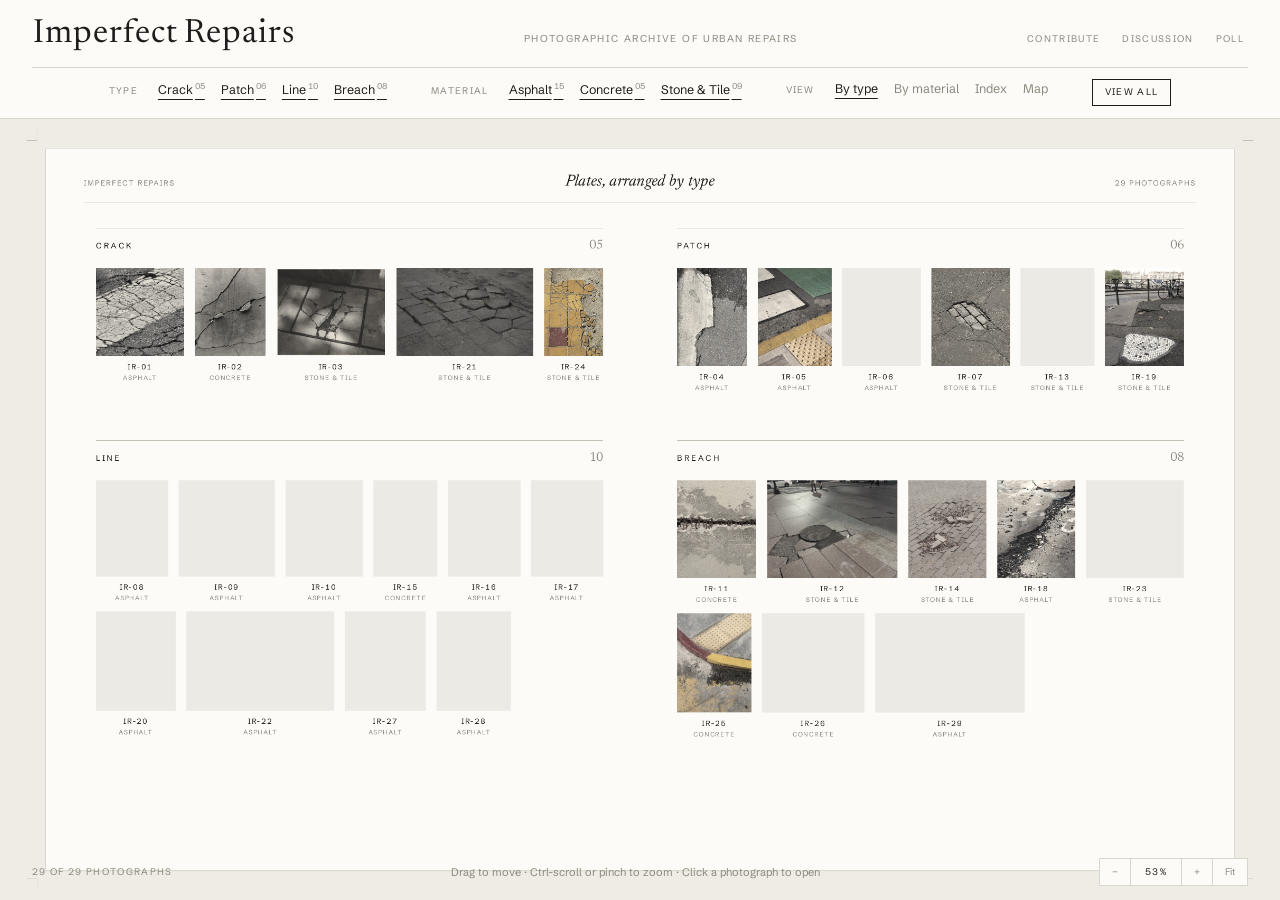
==== commit 1dfd25ad: "Add per-photograph Beauty/Vulnerability vote and viewer loupe Each photograph in the viewer can be v" ====
--- a/index.html
+++ b/index.html
@@ -123,6 +123,23 @@
         <dl class="v-meta reveal" id="v-meta"></dl>
         <p class="v-note reveal" id="v-note"></p>
       </div>
+      <section class="gaze" aria-labelledby="g-h">
+        <h3 class="section-h" id="g-h">Beautiful, or vulnerable?</h3>
+        <p class="gaze-q">How do you read this repair?</p>
+        <div class="gaze-choices">
+          <button class="gaze-btn" data-choice="beauty" aria-pressed="false">Beauty</button>
+          <button class="gaze-btn" data-choice="vulnerability" aria-pressed="false">Vulnerability</button>
+        </div>
+        <div class="gaze-result" id="g-result" hidden>
+          <div class="gaze-bar" aria-hidden="true"><span class="gaze-b" id="g-bar-b"></span><span class="gaze-v" id="g-bar-v"></span></div>
+          <div class="gaze-legend">
+            <span><b id="g-pct-b"></b> Beauty</span>
+            <span id="g-total"></span>
+            <span>Vulnerability <b id="g-pct-v"></b></span>
+          </div>
+        </div>
+        <p class="form-msg" id="g-msg" role="status">Vote to see how others read it.</p>
+      </section>
       <section class="comments" aria-labelledby="c-h">
         <h3 class="section-h" id="c-h">Comments <span id="c-count"></span></h3>
         <ol class="entries" id="c-list"></ol>
--- a/style.css
+++ b/style.css
@@ -251,6 +251,53 @@
 .v-meta dt, .v-meta dd { display: flex; align-items: center; min-height: 40px; padding: 8px 0; border-bottom: 1px solid var(--rule); }
 .v-meta dt { color: var(--muted); padding-right: 28px; font-size: 9.5px; }
 .v-note { font-size: 14px; line-height: 1.6; max-width: 60ch; }
+
+/* Loupe over the photograph in the viewer */
+.v-fig { position: relative; }
+.v-fig img { cursor: crosshair; touch-action: none; }
+.loupe {
+  position: absolute; z-index: 2;
+  border-radius: 50%;
+  background-color: var(--paper);
+  background-repeat: no-repeat;
+  border: 1px solid var(--ink);
+  box-shadow: 0 0 0 5px rgba(252, 251, 247, .9), 0 0 0 6px var(--rule-strong), 0 18px 40px -14px rgba(30, 26, 20, .55);
+  filter: var(--tone-focus);
+  pointer-events: none;
+}
+.loupe::after {   /* a fine crosshair at the centre, like a magnifier's reticle */
+  content: ""; position: absolute; left: 50%; top: 50%; width: 14px; height: 14px;
+  transform: translate(-50%, -50%);
+  background: linear-gradient(var(--paper), var(--paper)) center / 1px 100% no-repeat,
+              linear-gradient(var(--paper), var(--paper)) center / 100% 1px no-repeat;
+  opacity: .8; mix-blend-mode: difference;
+}
+.loupe-hint {
+  position: absolute; left: 0; right: 0; bottom: clamp(8px, 2vw, 24px);
+  text-align: center; pointer-events: none;
+  font-size: 9.5px; text-transform: uppercase; letter-spacing: .14em; color: var(--muted);
+}
+
+/* Per-photograph vote */
+.gaze { padding: 4px 22px 24px; display: grid; gap: 10px; }
+.gaze-q { font-family: var(--display); font-size: 1.2rem; line-height: 1.2; }
+.gaze-choices { display: grid; grid-template-columns: 1fr 1fr; gap: 8px; }
+.gaze-btn {
+  padding: 11px 10px;
+  border: 1px solid var(--rule-strong);
+  font-family: var(--display); font-size: 1.05rem;
+  transition: border-color .2s, background-color .2s, color .2s;
+}
+.gaze-btn:hover:not(:disabled) { border-color: var(--ink); }
+.gaze-btn[aria-pressed="true"] { background: var(--ink); color: var(--paper); border-color: var(--ink); opacity: 1; }
+.gaze-btn:disabled:not([aria-pressed="true"]) { opacity: .45; }
+.gaze-result { display: grid; gap: 8px; }
+.gaze-bar { display: flex; height: 10px; border: 1px solid var(--ink); overflow: hidden; }
+.gaze-b, .gaze-v { display: block; height: 100%; transition: width .9s var(--ease); }
+.gaze-b { background: var(--paper); }
+.gaze-v { background: var(--ink); }
+.gaze-legend { display: flex; justify-content: space-between; gap: 8px; font-size: 9.5px; text-transform: uppercase; letter-spacing: .12em; color: var(--muted); font-variant-numeric: tabular-nums; }
+.gaze-legend b { font-weight: 400; color: var(--ink); }
 
 /* Text is pressed on left to right, like a strip of tape */
 .reveal { clip-path: inset(0 100% 0 0); }
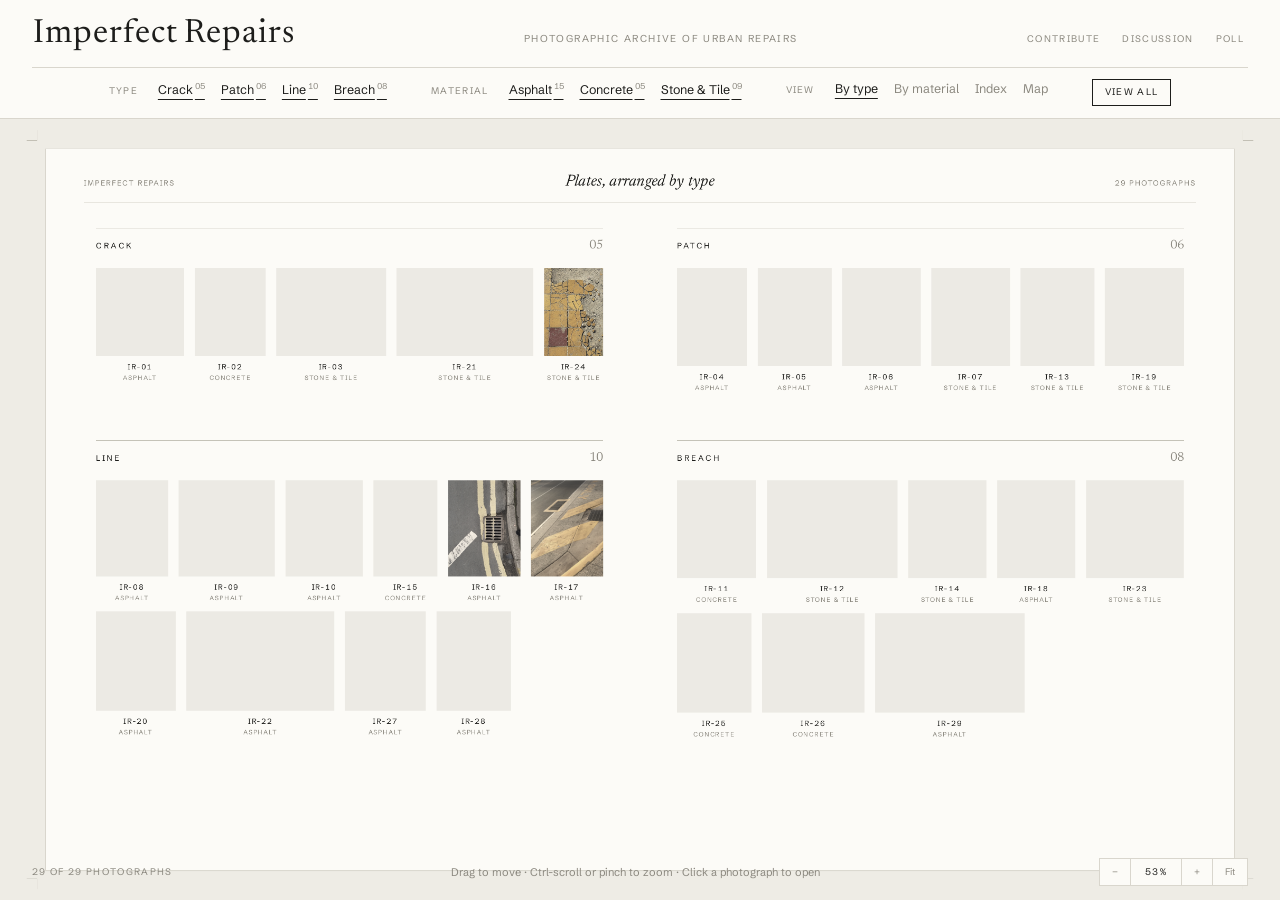
==== commit 8057221f: "Show a passage from the book beside each photograph Adds EXCERPTS (quoted word for word from Beauty " ====
--- a/index.html
+++ b/index.html
@@ -122,6 +122,10 @@
         <h2 class="reveal" id="v-title"></h2>
         <dl class="v-meta reveal" id="v-meta"></dl>
         <p class="v-note reveal" id="v-note"></p>
+        <figure class="v-quote reveal" id="v-quote" hidden>
+          <blockquote id="v-quote-text"></blockquote>
+          <figcaption><cite>Beauty in Imperfect Repairs</cite> <span id="v-quote-theme"></span></figcaption>
+        </figure>
       </div>
       <section class="gaze" aria-labelledby="g-h">
         <h3 class="section-h" id="g-h">Beautiful, or vulnerable?</h3>
--- a/style.css
+++ b/style.css
@@ -298,6 +298,19 @@
 .gaze-v { background: var(--ink); }
 .gaze-legend { display: flex; justify-content: space-between; gap: 8px; font-size: 9.5px; text-transform: uppercase; letter-spacing: .12em; color: var(--muted); font-variant-numeric: tabular-nums; }
 .gaze-legend b { font-weight: 400; color: var(--ink); }
+
+/* A passage from the book beside the photograph */
+.v-quote { display: grid; gap: 10px; padding: 16px 0 4px 18px; border-left: 1px solid var(--ink); }
+.v-quote blockquote {
+  font-family: var(--display); font-style: italic;
+  font-size: 1.12rem; line-height: 1.45;
+  text-wrap: pretty;
+}
+.v-quote blockquote::before { content: "“"; }
+.v-quote blockquote::after { content: "”"; }
+.v-quote figcaption { font-size: 9.5px; text-transform: uppercase; letter-spacing: .14em; color: var(--muted); }
+.v-quote cite { font-style: normal; color: var(--ink); }
+.v-quote figcaption span::before { content: "· "; }
 
 /* Text is pressed on left to right, like a strip of tape */
 .reveal { clip-path: inset(0 100% 0 0); }
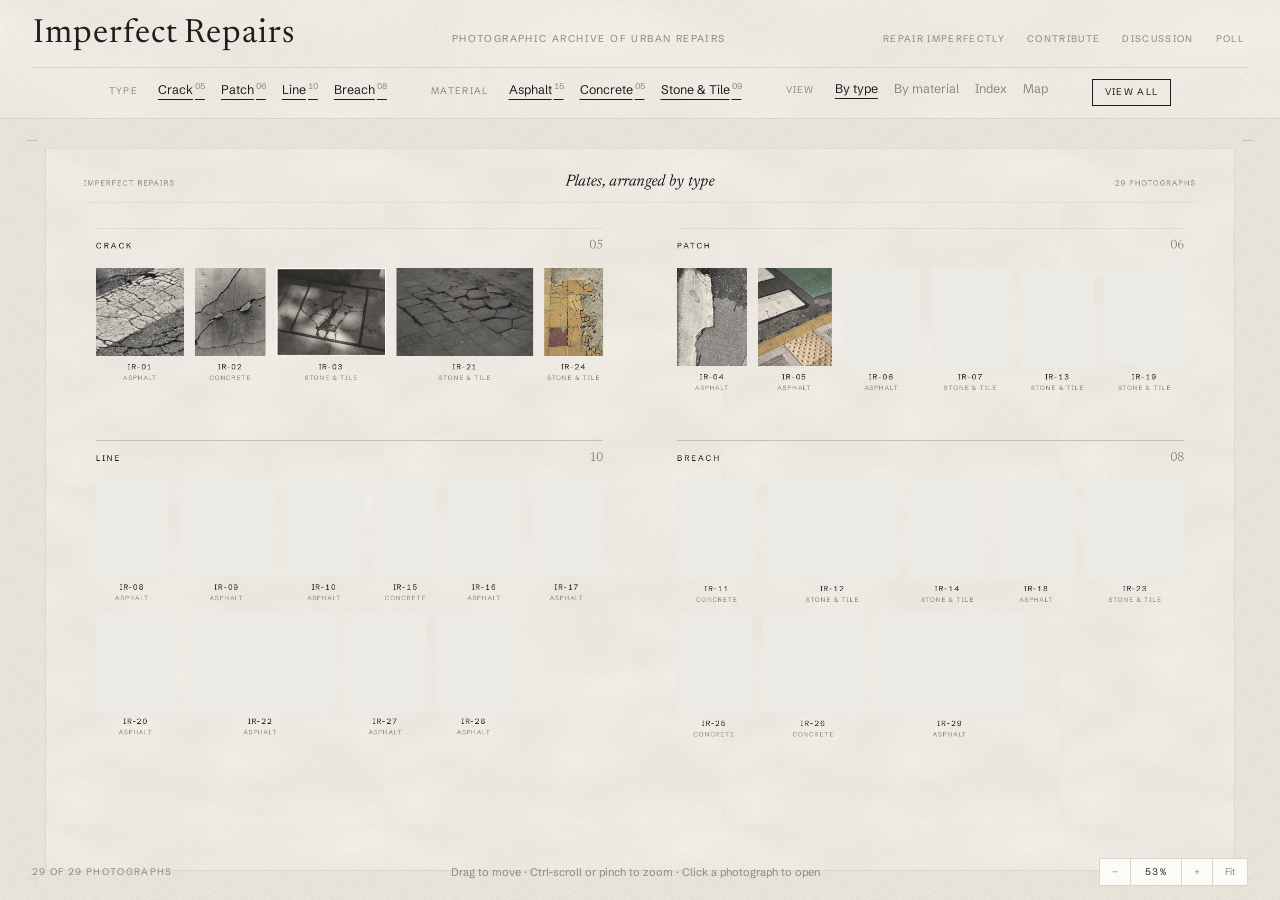
==== commit 43774cd4: "Add Repair Imperfectly page A workbench where visitors mend unrepaired cracks and breaches with deli" ====
--- a/index.html
+++ b/index.html
@@ -17,6 +17,7 @@
       <h1 id="title" aria-label="Imperfect Repairs">Imperfect Repairs</h1>
       <span class="crumb">Photographic archive of urban repairs</span>
       <nav class="community-nav" aria-label="Community">
+        <a href="repair.html">Repair imperfectly</a>
         <button data-open="contribute">Contribute</button>
         <button data-open="discussion">Discussion</button>
         <button data-open="poll">Poll <span class="poll-mini" id="poll-mini"></span></button>
--- a/style.css
+++ b/style.css
@@ -16,6 +16,11 @@
   --ease: cubic-bezier(.2, .8, .2, 1);
   --pad: clamp(16px, 2.5vw, 32px);
 
+  /* paper: a fine grain plus a soft, uneven mottle, drawn as SVG noise */
+  --grain: url("data:image/svg+xml,%3Csvg xmlns='http://www.w3.org/2000/svg' width='180' height='180'%3E%3Cfilter id='g'%3E%3CfeTurbulence type='fractalNoise' baseFrequency='.75' numOctaves='3' stitchTiles='stitch'/%3E%3CfeColorMatrix values='0 0 0 0 .36 0 0 0 0 .29 0 0 0 0 .2 0 0 0 .21 0'/%3E%3C/filter%3E%3Crect width='100%25' height='100%25' filter='url(%23g)'/%3E%3C/svg%3E");
+  --mottle: url("data:image/svg+xml,%3Csvg xmlns='http://www.w3.org/2000/svg' width='640' height='640'%3E%3Cfilter id='m'%3E%3CfeTurbulence type='fractalNoise' baseFrequency='.006 .012' numOctaves='2' seed='7' stitchTiles='stitch'/%3E%3CfeColorMatrix values='0 0 0 0 .48 0 0 0 0 .41 0 0 0 0 .3 0 0 0 .18 0'/%3E%3C/filter%3E%3Crect width='100%25' height='100%25' filter='url(%23m)'/%3E%3C/svg%3E");
+  --paper-bg: var(--grain), var(--mottle), var(--paper);
+
   /* one shared tone for every photograph: colour kept, but muted and
      warmed slightly, like prints from the same roll of film */
   --tone: saturate(.5) sepia(.16) contrast(.9) brightness(1.05);
@@ -28,7 +33,7 @@
 body {
   display: flex;
   flex-direction: column;
-  background: var(--table);
+  background: var(--grain), var(--table);
   color: var(--ink);
   font-family: var(--text);
   font-size: 13px;
@@ -56,7 +61,7 @@
   min-width: 0;
   padding: 18px var(--pad) 0;
   border-bottom: 1px solid var(--rule);
-  background: var(--paper);
+  background: var(--paper-bg);
   position: relative;
   z-index: 10;
 }
@@ -110,7 +115,7 @@
   overflow: hidden;
   cursor: grab;
   touch-action: none;
-  background: var(--table);
+  background: var(--grain), var(--table);
 }
 .stage.dragging { cursor: grabbing; }
 .stage:focus { outline: none; }
@@ -122,7 +127,7 @@
 /* The sheet: one fixed size, a hairline edge, crop marks and a running head */
 .sheet {
   position: absolute; left: 0; top: 0;
-  background: var(--paper);
+  background: var(--paper-bg);
   border: 1px solid var(--rule);
   box-shadow: 0 1px 2px rgba(40, 36, 28, .04);
   pointer-events: none;
@@ -211,7 +216,7 @@
   display: grid;
   grid-template-columns: minmax(0, 1fr) 340px;
   grid-template-rows: minmax(0, 1fr);
-  background: var(--paper);
+  background: var(--paper-bg);
   color: var(--ink);
   animation: fade .4s var(--ease);
 }
@@ -334,18 +339,21 @@
 
 /* ---------- Community nav ---------- */
 .community-nav { display: flex; gap: 22px; align-items: baseline; }
-.community-nav button {
+.community-nav button, .community-nav a {
   font-size: 9.5px; text-transform: uppercase; letter-spacing: .14em; color: var(--muted);
   transition: color .2s;
 }
-.community-nav button:hover { color: var(--ink); }
+.community-nav button:hover, .community-nav a:hover { color: var(--ink); }
+.community-nav a { text-decoration: none; }
+.community-nav a[aria-current="page"] { color: var(--ink); text-decoration: underline; text-underline-offset: 5px; text-decoration-thickness: 1px; }
+.title-link { color: inherit; text-decoration: none; }
 .poll-mini { margin-left: 4px; color: var(--ink); font-variant-numeric: tabular-nums; letter-spacing: .04em; }
 
 /* ---------- Drawer ---------- */
 .drawer {
   position: fixed; top: 0; right: 0; bottom: 0; z-index: 35;
   width: min(500px, 100%);
-  background: var(--paper);
+  background: var(--paper-bg);
   border-left: 1px solid var(--rule);
   box-shadow: -24px 0 60px -40px rgba(40, 36, 28, .35);
   overflow-y: auto;
@@ -356,7 +364,7 @@
   position: sticky; top: 0; z-index: 2;
   display: flex; justify-content: space-between; align-items: center;
   padding: 16px 28px;
-  background: var(--paper);
+  background: var(--paper-bg);
   border-bottom: 1px solid var(--rule);
 }
 .tabs { display: flex; gap: 20px; }
@@ -460,12 +468,12 @@
   position: relative; flex: 1; min-height: 0;
   display: grid; grid-template-columns: 280px minmax(0, 1fr); gap: 40px;
   padding: 40px;
-  background: var(--table);
+  background: var(--grain), var(--table);
 }
 .map-index {
   min-height: 0;
   display: flex; flex-direction: column;
-  background: var(--paper); border: 1px solid var(--rule);
+  background: var(--paper-bg); border: 1px solid var(--rule);
 }
 .map-title { padding: 22px 22px 0; display: grid; gap: 6px; }
 .map-title h2 { font-family: var(--display); font-weight: 400; font-style: italic; font-size: 2.1rem; line-height: 1; }
@@ -493,7 +501,7 @@
 
 .map-frame {
   position: relative; min-height: 0;
-  background: var(--paper); border: 1px solid var(--rule);
+  background: var(--paper-bg); border: 1px solid var(--rule);
   padding: 12px;
 }
 .map-frame { isolation: isolate; }   /* keeps Leaflet's layers under the viewer and drawer */
@@ -603,7 +611,116 @@
 .u-map { height: 220px; border: 1px solid var(--rule-strong); background: var(--table); }
 .u-map .leaflet-gl-layer, .u-map .leaflet-tile-pane { filter: grayscale(1) sepia(.1); }
 
+/* ---------- Repair imperfectly ---------- */
+.workshop {
+  flex: 1; min-height: 0;
+  display: grid; grid-template-columns: 260px minmax(0, 1fr) 250px; gap: 32px;
+  padding: 32px;
+  background: var(--grain), var(--table);
+}
+.awaiting, .tools {
+  min-height: 0;
+  display: flex; flex-direction: column;
+  background: var(--paper-bg); border: 1px solid var(--rule);
+}
+.awaiting-head { display: flex; justify-content: space-between; align-items: baseline; padding: 20px 20px 0; }
+.awaiting-head h2, .tools-h { font-family: var(--display); font-weight: 400; font-style: italic; font-size: 1.5rem; line-height: 1; }
+.awaiting-head span { font-family: var(--display); font-size: 1.2rem; color: var(--muted); font-variant-numeric: lining-nums; }
+.awaiting-dek { padding: 10px 20px 14px; font-size: 12px; color: var(--muted); border-bottom: 1px solid var(--rule-strong); margin-inline: 0; }
+.awaiting-list { list-style: none; overflow-y: auto; padding: 6px 10px; flex: 1; }
+.awaiting-list button {
+  width: 100%; display: grid; grid-template-columns: 42px 1fr; gap: 12px; align-items: center;
+  padding: 7px 10px; text-align: left; transition: background-color .2s;
+}
+.awaiting-list button:hover { background: #F3F1EA; }
+.awaiting-list button.is-active { background: var(--ink); color: var(--paper); }
+.awaiting-list button.is-active .aw-text span { color: var(--rule); }
+.aw-thumb { width: 42px; height: 42px; background: var(--table) center / cover no-repeat; filter: var(--tone); }
+.aw-text { display: grid; gap: 1px; min-width: 0; }
+.aw-text b { font-weight: 400; font-size: 11px; letter-spacing: .12em; font-variant-numeric: tabular-nums; }
+.aw-text span { font-size: 11px; color: var(--muted); white-space: nowrap; overflow: hidden; text-overflow: ellipsis; }
+.mine { border-top: 1px solid var(--rule-strong); padding: 14px 20px 18px; }
+.mine h3 { font-weight: 400; font-size: 9.5px; text-transform: uppercase; letter-spacing: .14em; color: var(--muted); margin-bottom: 10px; }
+.mine-list { list-style: none; display: grid; grid-template-columns: repeat(3, 1fr); gap: 8px; max-height: 170px; overflow-y: auto; }
+.mine-list li { display: grid; gap: 3px; }
+.mine-list img { width: 100%; aspect-ratio: 1; object-fit: cover; filter: var(--tone); }
+.mine-list span { font-size: 8.5px; letter-spacing: .08em; color: var(--muted); }
+
+.bench { min-height: 0; display: grid; grid-template-rows: auto minmax(0, 1fr) auto; gap: 14px; }
+.bench-head { display: grid; grid-template-columns: 1fr auto 1fr; align-items: baseline; gap: 16px; }
+.bench-head h2 { font-family: var(--display); font-weight: 400; font-style: italic; font-size: 1.9rem; line-height: 1; }
+.bench-id, .bench-count { font-size: 9.5px; text-transform: uppercase; letter-spacing: .14em; color: var(--muted); font-variant-numeric: tabular-nums; }
+.bench-count { justify-self: end; }
+.bench-frame {
+  position: relative; min-height: 0;
+  display: grid; place-items: center;
+  background: var(--paper-bg); border: 1px solid var(--rule);
+  padding: 14px;
+}
+#canvas { display: block; filter: var(--tone-focus); touch-action: none; cursor: crosshair; box-shadow: 0 1px 2px rgba(40, 36, 28, .08); }
+#canvas.is-done { cursor: default; }
+.bench-msg {
+  position: absolute; left: 50%; bottom: 24px; transform: translateX(-50%);
+  padding: 9px 14px; background: var(--paper); border: 1px solid var(--ink);
+  font-size: 12px; white-space: nowrap;
+}
+.bench-caption { text-align: center; font-family: var(--display); font-size: 1rem; color: var(--muted); }
+
+.tools { padding: 20px; gap: 14px; overflow-y: auto; }
+.tool-list { display: grid; grid-template-columns: minmax(0, 1fr); gap: 2px; }
+.tool-group { font-size: 9px; text-transform: uppercase; letter-spacing: .16em; color: var(--muted); padding: 10px 0 4px; border-bottom: 1px solid var(--rule); margin-bottom: 2px; }
+.tool-group:first-child { padding-top: 2px; }
+.tool {
+  display: grid; grid-template-columns: 34px 1fr; gap: 12px; align-items: center;
+  padding: 6px 10px; text-align: left;
+  border: 1px solid transparent;
+  transition: border-color .2s, background-color .2s;
+}
+.tool:hover:not(:disabled) { border-color: var(--rule-strong); }
+.tool[aria-checked="true"] { border-color: var(--ink); background: #F6F4EE; }
+.tool span { display: grid; gap: 2px; }
+.tool b { font-family: var(--display); font-weight: 400; font-size: 1.15rem; line-height: 1.1; }
+.tool em { font-style: normal; font-size: 11px; color: var(--muted); line-height: 1.35; display: none; }
+.tool[aria-checked="true"] em { display: block; }
+.tool-mark { display: block; width: 34px; height: 34px; position: relative; }
+.tool-tape::before { content: ""; position: absolute; left: 3px; top: 11px; width: 28px; height: 11px; background: rgba(226, 213, 178, .95); transform: rotate(-14deg); box-shadow: 0 1px 1px rgba(60, 50, 30, .2); }
+.tool-patch::before { content: ""; position: absolute; left: 7px; top: 7px; width: 20px; height: 20px; background: #9C978D; border: 1px solid rgba(25, 22, 18, .4); transform: rotate(5deg); }
+.tool-stitch::before { content: ""; position: absolute; left: 3px; top: 10px; width: 28px; height: 14px; background: repeating-linear-gradient(90deg, #25231F 0 2px, transparent 2px 7px); transform: rotate(-12deg); }
+.tool-asphalt::before { content: ""; position: absolute; left: 5px; top: 8px; width: 24px; height: 18px; background: #1C1B18; border-radius: 48% 52% 44% 56% / 58% 46% 54% 42%; box-shadow: inset -4px -3px 0 rgba(0,0,0,.3), inset 4px 3px 4px rgba(255,255,255,.12); }
+.tool-gold::before { content: ""; position: absolute; left: 4px; top: 16px; width: 26px; height: 3px; background: linear-gradient(90deg, #B08A3E, #E6C878, #C49A48); transform: rotate(-24deg); border-radius: 2px; box-shadow: 0 0 0 1px rgba(60,45,20,.25); }
+.tool-moss::before { content: ""; position: absolute; left: 5px; top: 9px; width: 24px; height: 16px; background: radial-gradient(circle at 20% 60%, #6F7D44 0 3px, transparent 3.5px), radial-gradient(circle at 45% 40%, #8E9A5C 0 3.5px, transparent 4px), radial-gradient(circle at 70% 62%, #5E6B3A 0 3px, transparent 3.5px), radial-gradient(circle at 55% 75%, #7F8C4F 0 2.5px, transparent 3px), radial-gradient(circle at 85% 40%, #9AA36A 0 2px, transparent 2.5px); }
+.tool-weeds::before { content: ""; position: absolute; left: 8px; top: 4px; width: 18px; height: 26px; background: linear-gradient(80deg, transparent 46%, #687A43 47% 53%, transparent 54%) 0 0 / 50% 100% no-repeat, linear-gradient(100deg, transparent 46%, #56653A 47% 53%, transparent 54%) 100% 0 / 50% 100% no-repeat, linear-gradient(90deg, transparent 45%, #7A8B4E 46% 54%, transparent 55%); }
+.tool-sticker::before { content: ""; position: absolute; left: 8px; top: 8px; width: 18px; height: 18px; transform: rotate(45deg); background: conic-gradient(from 45deg, #EEF2F6, #B9C3CF, #F7F9FB, #A9B4C1, #EEF2F6); box-shadow: 0 0 0 1.5px #C9C9C6, 0 1px 3px rgba(30,24,16,.3); }
+.tool-sticker::after { content: ""; position: absolute; left: 11px; top: 9px; width: 4px; height: 4px; background: #fff; border-radius: 50%; box-shadow: 0 0 4px 2px rgba(255,255,255,.9); }
+.stickers { display: grid; grid-template-columns: repeat(3, minmax(0, 1fr)); gap: 4px; padding: 6px 0 2px; }
+.sticker-choice { display: grid; place-items: center; padding: 3px; border: 1px solid transparent; transition: border-color .2s; }
+.sticker-choice:hover { border-color: var(--rule-strong); }
+.sticker-choice[aria-checked="true"] { border-color: var(--ink); background: #F6F4EE; }
+.tools-note { font-size: 11.5px; color: var(--muted); border-top: 1px solid var(--rule); padding-top: 12px; }
+.tool-actions { display: flex; gap: 18px; }
+.plain { font-size: 9.5px; text-transform: uppercase; letter-spacing: .14em; color: var(--muted); padding: 4px 0; transition: color .2s; }
+.plain:hover:not(:disabled) { color: var(--ink); }
+.btn-wide { width: 100%; text-align: center; }
+.finished { display: grid; gap: 10px; border-top: 1px solid var(--rule-strong); padding-top: 14px; }
+.finished-h { font-family: var(--display); font-style: italic; font-size: 1.35rem; }
+.finished-meta { font-size: 11px; color: var(--muted); }
+
 /* ---------- Small screens ---------- */
+@media (max-width: 900px) {
+  body.page-repair { height: auto; overflow: auto; }
+  .workshop { grid-template-columns: 1fr; padding: 14px; gap: 14px; }
+  .awaiting-list { display: flex; overflow-x: auto; padding: 8px; gap: 4px; }
+  .awaiting-list li { flex: 0 0 auto; }
+  .awaiting-list button { grid-template-columns: 42px auto; }
+  .awaiting-dek { display: none; }
+  .bench-frame { height: 62vh; }
+  .bench-head { grid-template-columns: 1fr auto; }
+  .bench-head h2 { display: none; }
+  .tool-list { grid-template-columns: repeat(2, 1fr); }
+  .tool em { display: none; }
+  .mine-list { grid-template-columns: repeat(4, 1fr); }
+}
+
 @media (max-width: 760px) {
   .toolbar { flex-wrap: nowrap; justify-content: flex-start; overflow-x: auto; gap: 28px; }
   .group { flex-wrap: nowrap; flex-shrink: 0; }
@@ -614,7 +731,7 @@
   .crumb { display: none; }
   .top-row { padding-bottom: 10px; }
   .community-nav { width: 100%; justify-content: space-between; gap: 0; border-top: 1px solid var(--rule); margin-top: 6px; }
-  .community-nav button { padding: 12px 0 2px; font-size: 10.5px; }
+  .community-nav button, .community-nav a { padding: 12px 0 2px; font-size: 10.5px; }
   .toolbar { align-items: center; }
   .view-all { flex-shrink: 0; padding: 8px 12px; order: -1; }
   .opt { padding-block: 8px; }
